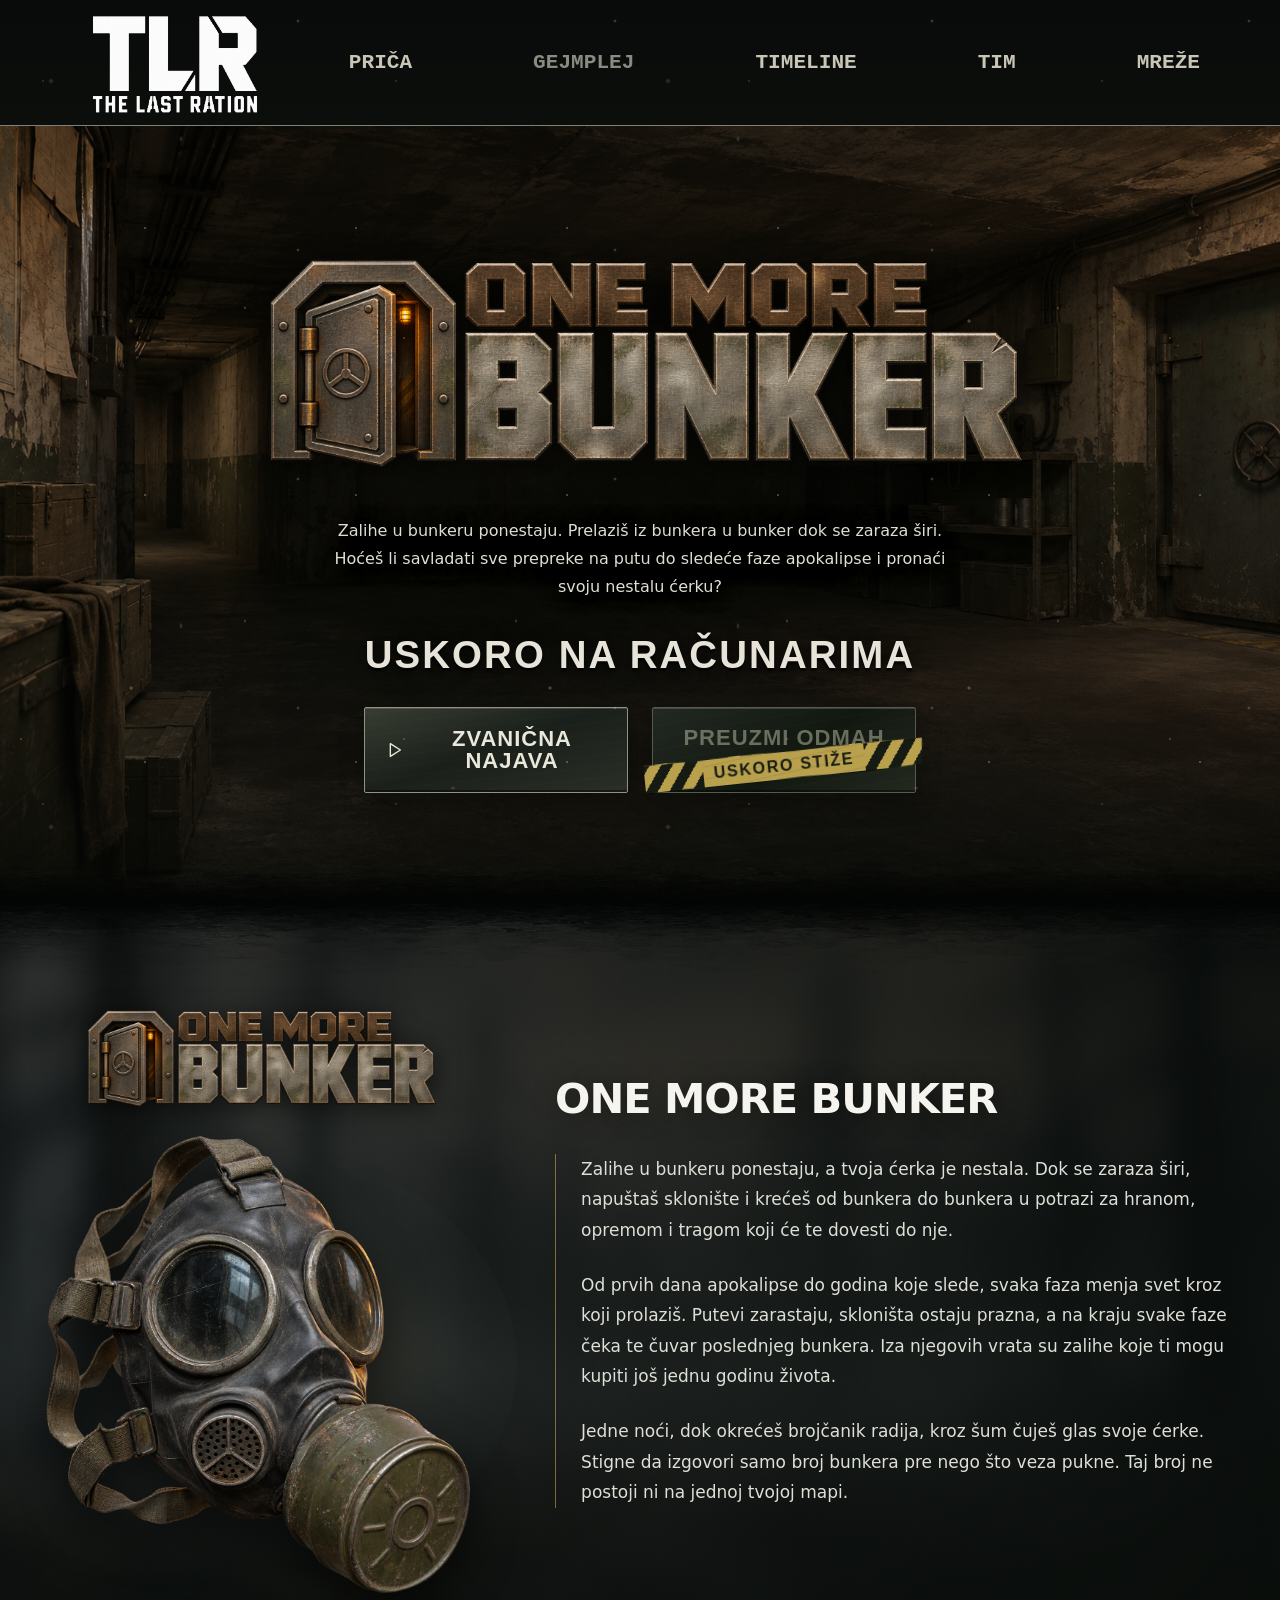
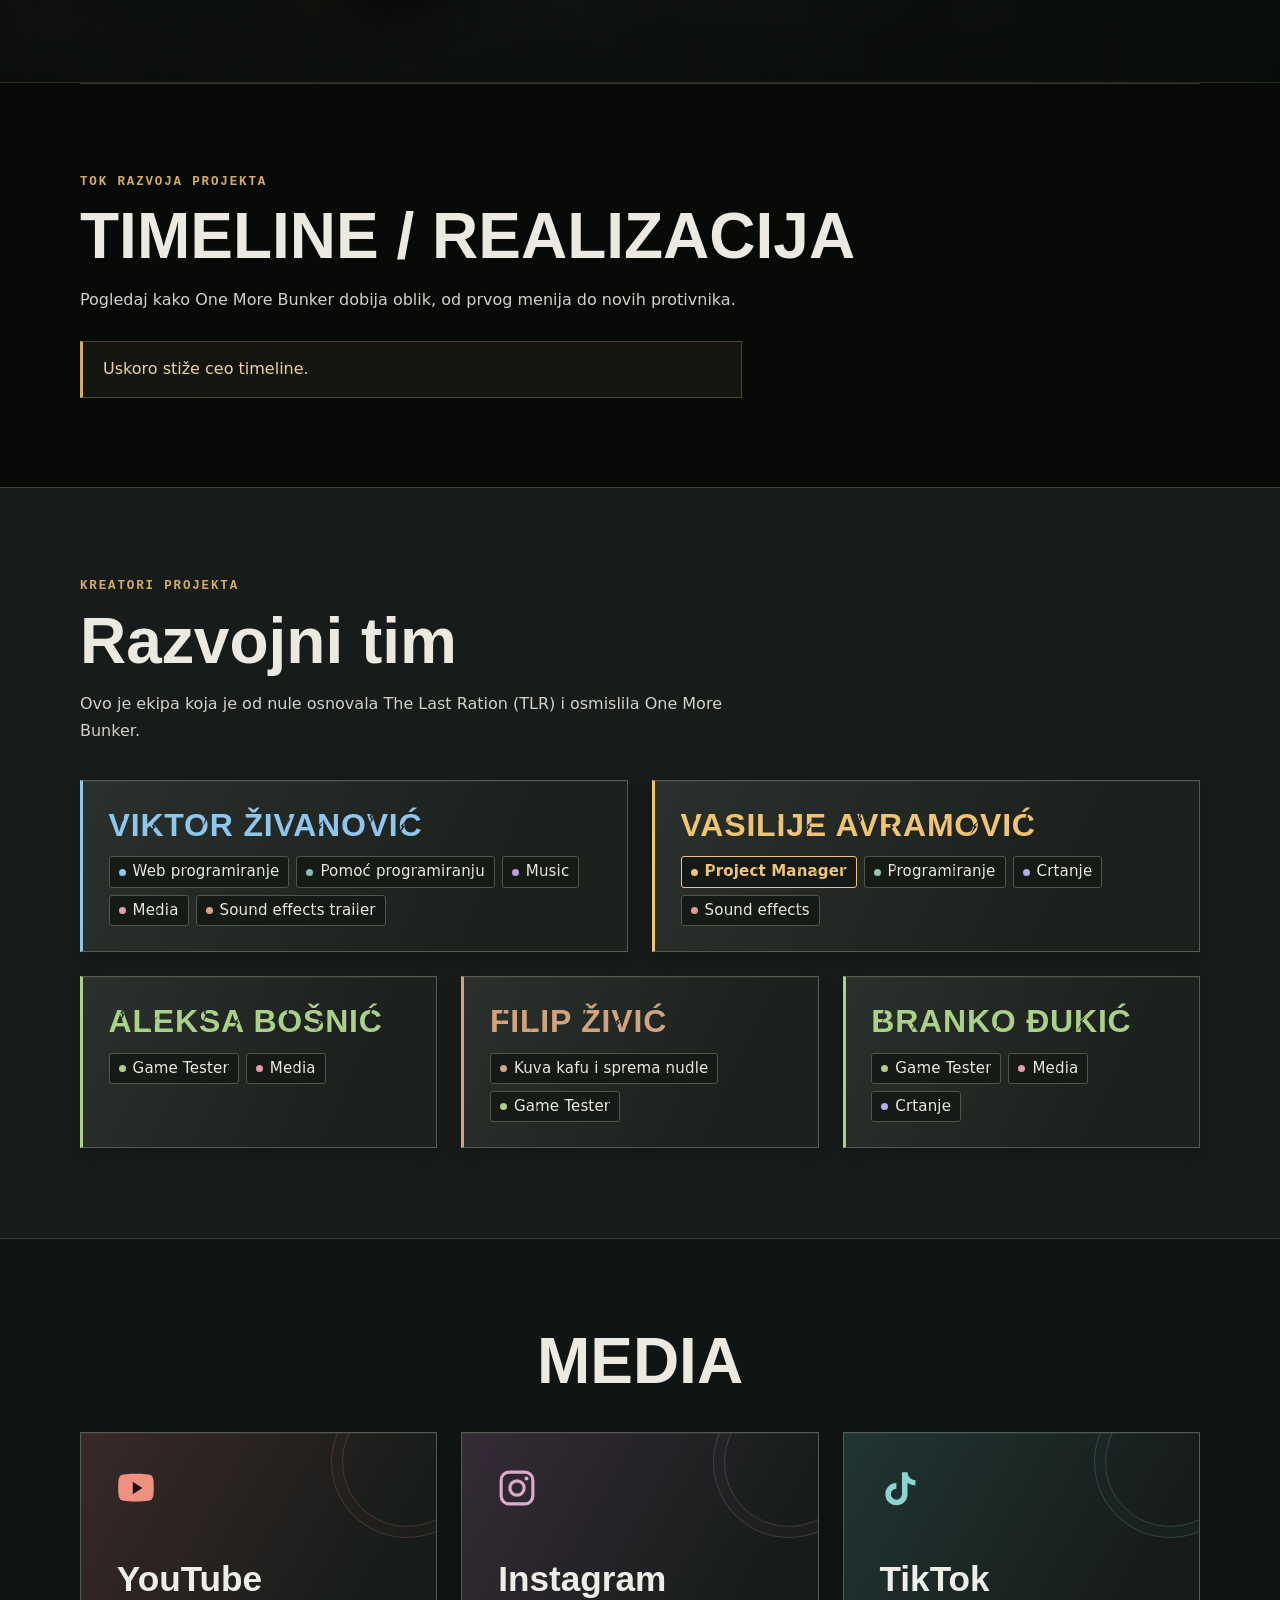
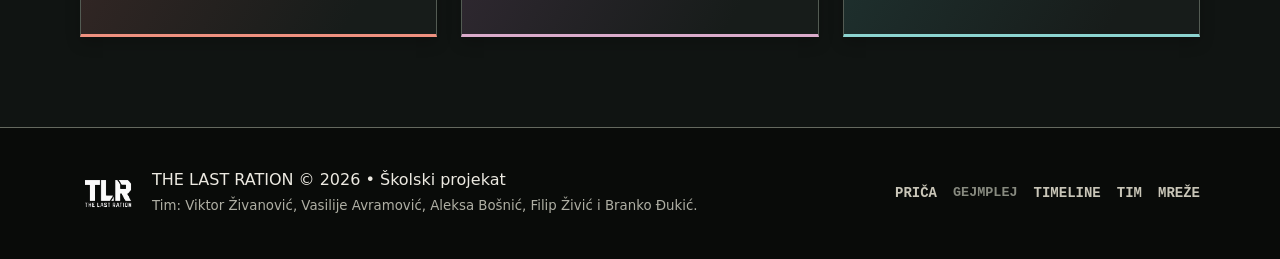
==== igrica/index.html @ 1780ee2a "dadfadfad" ====
<!DOCTYPE html>
<html lang="sr-Latn">
<head>
  <meta charset="UTF-8">
  <meta name="viewport" content="width=device-width, initial-scale=1.0">
  <title>One More Bunker — Zvanični sajt</title>
  <meta name="description" content="Zalihe u bunkeru ponestaju. Prelaziš iz bunkera u bunker dok se zaraza širi. Hoćeš li savladati sve prepreke na putu do sledeće faze apokalipse i pronaći svoju nestalu ćerku?">
  <link rel="stylesheet" href="style.css?v=20261127-15">
  <script src="intro.js?v=20261127-8" defer></script>
  <script src="game.js?v=20261127-4" defer></script>
</head>
<body class="game-page">
  <div class="tlr-intro" aria-hidden="true" hidden>
    <div class="tlr-intro-stage">
      <div class="tlr-bunker">
        <div class="tlr-emergency-light"></div>
        <div class="tlr-haze"></div>
        <div class="tlr-dust"></div>
      </div>
      <div class="tlr-vault">
        <div class="tlr-vault-recess"></div>
        <div class="tlr-vault-opening">
          <div class="tlr-vault-door tlr-vault-door-left"></div>
          <div class="tlr-vault-door tlr-vault-door-right"></div>
        </div>
        <div class="tlr-vault-frame"></div>
        <div class="tlr-vault-lamp"></div>
      </div>
      <div class="tlr-intro-titles">
        <img class="tlr-intro-logo" src="assets/one-more-bunker.png" alt="" width="2172" height="724" decoding="async" fetchpriority="high">
        <div class="tlr-studio-reveal">
          <div class="tlr-studio-logo">
            <img class="tlr-studio-source" src="assets/tlr-logo.png" alt="" width="1254" height="1254" decoding="async" hidden>
          </div>
          <svg class="tlr-studio-cut" viewBox="0 0 400 216" fill="none" preserveAspectRatio="none" focusable="false">
            <path class="tlr-cut-trail" pathLength="1" d="M -10 166.8 58 149.1 59 148.2 137 128.4 138 129 231 103.6 232 103.9 327 79 410 57.7"/>
            <path class="tlr-cut-core" pathLength="1" d="M -10 166.8 58 149.1 59 148.2 137 128.4 138 129 231 103.6 232 103.9 327 79 410 57.7"/>
          </svg>
          <span class="tlr-cut-tip"></span>
          <span class="tlr-cut-sparks"></span>
        </div>
      </div>
    </div>
  </div>
  <div class="game-backdrop" aria-hidden="true"></div>
  <div class="game-dust" aria-hidden="true"><span class="game-dust-specks"></span></div>
  <main id="game-page">
    <header class="game-header">
      <img class="studio-logo" src="assets/tlr-logo.png" alt="Logotip TLR studija" width="1254" height="1254">
      <nav class="game-nav" aria-label="Glavna navigacija">
        <a href="#prica">PRIČA</a>
        <span aria-disabled="true">GEJMPLEJ</span>
        <a href="#timeline">TIMELINE</a>
        <a href="#tim">TIM</a>
        <a href="#mreze">MREŽE</a>
      </nav>
    </header>
    <section class="game-hero" aria-labelledby="game-title">
      <img class="game-hero-image" src="assets/bunker.png" alt="" width="1672" height="941" fetchpriority="high">
      <div class="game-hero-content">
        <h1 id="game-title">
          <img class="game-logo" src="assets/one-more-bunker.png" alt="One More Bunker" width="2172" height="724">
        </h1>
        <p class="game-description">Zalihe u bunkeru ponestaju. Prelaziš iz bunkera u bunker dok se zaraza širi. Hoćeš li savladati sve prepreke na putu do sledeće faze apokalipse i pronaći svoju nestalu ćerku?</p>
        <h2 class="game-release">USKORO NA RAČUNARIMA</h2>
        <div class="game-actions">
          <a class="game-button trailer-button" id="official-trailer" role="link" aria-disabled="true" target="_blank" rel="noopener noreferrer" title="YouTube link za najavu još nije dodat.">
            <svg aria-hidden="true" viewBox="0 0 24 24" fill="none"><path d="m8 5 11 7-11 7Z" stroke="currentColor" stroke-width="1.5" stroke-linejoin="round"/></svg>
            <span>ZVANIČNA NAJAVA</span>
          </a>
          <button class="game-button download-button" type="button" disabled aria-label="PREUZMI ODMAH — USKORO STIŽE">
            <span class="download-label">PREUZMI ODMAH</span>
            <span class="coming-soon-tape" aria-hidden="true"><span>USKORO STIŽE</span></span>
          </button>
        </div>
      </div>
    </section>
    <div class="game-scene-transition" aria-hidden="true">
      <span class="game-scene-edge"></span>
      <span class="game-scene-edge"></span>
    </div>
    <section class="game-story" id="prica" aria-labelledby="game-story-title">
      <div class="game-story-inner">
        <figure class="game-story-art">
          <img class="game-story-logo" src="assets/one-more-bunker.png" alt="One More Bunker" width="2172" height="724" loading="lazy">
          <div class="game-story-mask-stage">
            <img class="game-story-mask" src="assets/gas-mask-realistic.png" alt="Pohabana vojna gas maska sa zatamnjenim staklima i metalnim filterom" width="1254" height="1254" loading="lazy" decoding="async">
          </div>
        </figure>
        <div class="game-story-copy">
          <h2 id="game-story-title">ONE MORE BUNKER</h2>
          <div class="game-story-text">
            <p>Zalihe u bunkeru ponestaju, a tvoja ćerka je nestala. Dok se zaraza širi, napuštaš sklonište i krećeš od bunkera do bunkera u potrazi za hranom, opremom i tragom koji će te dovesti do nje.</p>
            <p>Od prvih dana apokalipse do godina koje slede, svaka faza menja svet kroz koji prolaziš. Putevi zarastaju, skloništa ostaju prazna, a na kraju svake faze čeka te čuvar poslednjeg bunkera. Iza njegovih vrata su zalihe koje ti mogu kupiti još jednu godinu života.</p>
            <p>Jedne noći, dok okrećeš brojčanik radija, kroz šum čuješ glas svoje ćerke. Stigne da izgovori samo broj bunkera pre nego što veza pukne. Taj broj ne postoji ni na jednoj tvojoj mapi.</p>
          </div>
        </div>
      </div>
    </section>
    <section class="project-section" id="timeline" aria-labelledby="timeline-title">
      <p class="section-label">TOK RAZVOJA PROJEKTA</p>
      <h2 id="timeline-title">TIMELINE / REALIZACIJA</h2>
      <p>Pogledaj kako One More Bunker dobija oblik, od prvog menija do novih protivnika.</p>
      <p class="timeline-notice">Uskoro stiže ceo timeline.</p>
    </section>
    <section class="project-section" id="tim" aria-labelledby="team-title">
      <p class="section-label">KREATORI PROJEKTA</p>
      <h2 id="team-title">Razvojni tim</h2>
      <p>Ovo je ekipa koja je od nule osnovala The Last Ration (TLR) i osmislila One More Bunker.</p>
      <div class="team-grid">
        <article class="team-member role-1">
          <h3>Viktor Živanović</h3>
          <ul><li class="role-1"><span>Web programiranje</span></li><li class="role-2"><span>Pomoć programiranju</span></li><li class="role-3"><span>Music</span></li><li class="role-4"><span>Media</span></li><li class="role-5"><span>Sound effects trailer</span></li></ul>
        </article>
        <article class="team-member role-6">
          <h3>Vasilije Avramović</h3>
          <ul><li class="role-6"><span>Project Manager</span></li><li class="role-7"><span>Programiranje</span></li><li class="role-8"><span>Crtanje</span></li><li class="role-9"><span>Sound effects</span></li></ul>
        </article>
        <article class="team-member role-10">
          <h3>Aleksa Bošnić</h3>
          <ul><li class="role-10"><span>Game Tester</span></li><li class="role-4"><span>Media</span></li></ul>
        </article>
        <article class="team-member role-11">
          <h3>Filip Živić</h3>
          <ul><li class="role-11"><span>Kuva kafu i sprema nudle</span></li><li class="role-10"><span>Game Tester</span></li></ul>
        </article>
        <article class="team-member role-10">
          <h3>Branko Đukić</h3>
          <ul><li class="role-10"><span>Game Tester</span></li><li class="role-4"><span>Media</span></li><li class="role-8"><span>Crtanje</span></li></ul>
        </article>
      </div>
    </section>
    <section class="project-section" id="mreze" aria-labelledby="media-title">
      <h2 id="media-title">MEDIA</h2>
      <div class="media-grid">
        <a class="media-card" data-network="youtube" role="link" aria-disabled="true" target="_blank" rel="noopener noreferrer">
          <svg viewBox="0 0 24 24" aria-hidden="true"><path fill="currentColor" d="M23 7s-.3-2-1.2-2.9C20.6 3 12 3 12 3S3.4 3 2.2 4.1C1.3 5 1 7 1 7s-.5 4.7 0 9.4c.2 1.3.6 2.4 1.4 3C3.6 20.5 12 20.5 12 20.5s8.4 0 9.6-1.1c.8-.6 1.2-1.7 1.4-3 .5-4.7 0-9.4 0-9.4Z"/><path fill="#151615" d="m10 8 6 4-6 4z"/></svg>YouTube
        </a>
        <a class="media-card" data-network="instagram" role="link" aria-disabled="true" target="_blank" rel="noopener noreferrer">
          <svg viewBox="0 0 24 24" aria-hidden="true"><g stroke="currentColor" stroke-width="2" fill="none"><rect x="2" y="2" width="20" height="20" rx="5"/><circle cx="12" cy="12" r="4.5"/></g><circle cx="18" cy="6" r="1.3" fill="currentColor"/></svg>Instagram
        </a>
        <a class="media-card" data-network="tiktok" role="link" aria-disabled="true" target="_blank" rel="noopener noreferrer">
          <svg viewBox="0 0 24 24" aria-hidden="true"><path fill="currentColor" d="M15 2h3c.3 3 2.1 4.8 5 5v3.4a9 9 0 0 1-5-1.7v7.2a7 7 0 1 1-7-7v3.5a3.5 3.5 0 1 0 3.5 3.5V2z"/></svg>TikTok
        </a>
      </div>
    </section>
    <footer class="game-footer">
      <div class="footer-brand">
        <img class="studio-logo" src="assets/tlr-logo.png" alt="TLR" width="56" height="56">
        <div>THE LAST RATION © 2026 • Školski projekat
          <small>Tim: Viktor Živanović, Vasilije Avramović, Aleksa Bošnić, Filip Živić i Branko Đukić.</small>
        </div>
      </div>
      <nav class="game-nav" aria-label="Navigacija u podnožju">
        <a href="#prica">PRIČA</a>
        <span aria-disabled="true">GEJMPLEJ</span>
        <a href="#timeline">TIMELINE</a>
        <a href="#tim">TIM</a>
        <a href="#mreze">MREŽE</a>
      </nav>
    </footer>
  </main>
</body>
</html>
---- igrica/style.css ----
﻿:root {
  color-scheme: dark;
  --game-header-height: 124px;
  --game-amber: #d5ac65;
  --game-type: Impact, Haettenschweiler, 'Arial Narrow Bold', 'Arial Narrow', sans-serif;
  font-family: 'Segoe UI', system-ui, sans-serif;
  background: #080a08;
  color: #ece9e1;
}

* { box-sizing: border-box; }
body { min-height: 100vh; min-height: 100svh; margin: 0; overflow-x: clip; isolation: isolate; }
button, a { -webkit-tap-highlight-color: transparent; }
button { font: inherit; }
a { color: inherit; }

.game-backdrop {
  position: fixed;
  z-index: 0;
  inset: 0;
  background: linear-gradient(#06080659, #0608068c), url('assets/bunker.png') center / cover no-repeat;
  pointer-events: none;
}

.game-page .game-dust {
  position: fixed;
  z-index: 2;
  inset: 0;
  overflow: hidden;
  pointer-events: none;
}

/* Three depths of ash, each with its own wind direction and speed. */
.game-dust::before,
.game-dust::after,
.game-dust-specks {
  position: absolute;
  inset: -100px;
  background-repeat: repeat;
  pointer-events: none;
  content: '';
}

.game-dust::before {
  background-image:
    radial-gradient(circle at 34px 61px, #d9d4bc99 0 .8px, transparent 1.6px),
    radial-gradient(circle at 81px 121px, #b6c1b580 0 1px, transparent 1.8px),
    radial-gradient(circle at 121px 37px, #dbb68580 0 .7px, transparent 1.5px);
  background-size: 211px 267px, 317px 229px, 383px 401px;
  opacity: .5;
  animation: game-dust-far 48s ease-in-out infinite alternate;
}

.game-dust-specks {
  background-image:
    radial-gradient(ellipse 1.3px 2px at 74px 95px, #d6cfb7b3, transparent),
    radial-gradient(ellipse 1.8px 1px at 143px 181px, #b5bca8b3, transparent),
    radial-gradient(circle at 231px 54px, #d4b28199 0 1px, transparent 2.2px);
  background-size: 271px 313px, 353px 241px, 419px 367px;
  opacity: .55;
  animation: game-dust-middle 31s ease-in-out infinite alternate;
}

.game-dust::after {
  background-image:
    radial-gradient(ellipse 3px 2px at 90px 70px, #dacbab99, transparent),
    radial-gradient(ellipse 2px 3.5px at 281px 239px, #c7ccba99, transparent),
    radial-gradient(circle at 151px 181px, #d2ac7470 0 1.2px, transparent 3px);
  background-size: 463px 409px, 557px 487px, 617px 373px;
  opacity: .4;
  filter: blur(.35px);
  animation: game-dust-near 39s ease-in-out infinite alternate;
}

#game-page { position: relative; z-index: 1; }

.game-header {
  display: flex;
  align-items: center;
  justify-content: space-between;
  --nav-gap: clamp(24px, 5vw, 80px);
  --header-inset: max(5vw, calc((100vw - 1120px) / 2));
  gap: var(--nav-gap);
  min-height: var(--game-header-height);
  padding: 7px var(--header-inset);
  border-bottom: 1px solid #7d817a;
  background: linear-gradient(180deg, #080b09, #0b0e0b);
  box-shadow: 0 1px 0 #000c, 0 10px 30px #0003;
}

.studio-logo {
  display: block;
  width: 110px;
  height: 110px;
  object-fit: contain;
  mask: url('assets/tlr-logo.png') center / contain no-repeat;
  mask-mode: luminance;
}

/* Crop the empty bands in the square logo artwork to fill the header. */
.game-header .studio-logo {
  width: clamp(150px, 16vw, 210px);
  transform: translateX(calc((var(--nav-gap) - var(--header-inset)) / 2)) scale(.97);
  height: auto;
  aspect-ratio: 1.85;
  object-fit: cover;
  mask-size: cover;
}
.game-header .game-nav {
  flex: 1;
  justify-content: space-between;
  gap: 6px 12px;
  font-size: clamp(1rem, 1.65vw, 1.55rem);
}

.game-hero {
  grid-template-columns: minmax(0, 1fr);
  position: relative;
  display: grid;
  min-height: calc(100vh - var(--game-header-height));
  min-height: calc(100svh - var(--game-header-height));
  padding: 48px 24px 64px;
  place-items: center;
  isolation: isolate;
}

.game-hero-image {
  position: absolute;
  z-index: -2;
  inset: 0;
  width: 100%;
  height: 100%;
  object-fit: cover;
  object-position: center;
}

.game-hero::before {
  position: absolute;
  z-index: -1;
  inset: 0;
  background:
    linear-gradient(180deg, #090b083d, transparent 24%, #05070424 60%, #080b08a8),
    radial-gradient(ellipse at 50% 53%, #03050366, #0405030a 80%);
  content: '';
  pointer-events: none;
}

.game-hero-content {
  display: flex;
  width: min(100%, 960px);
  flex-direction: column;
  align-items: center;
  gap: 28px;
  text-align: center;
}

.game-hero h1 { width: min(100%, 800px); margin: 0 0 4px; line-height: 0; }
.game-logo { display: block; width: 100%; height: auto; filter: drop-shadow(0 6px 14px #0009); }

.game-description {
  max-width: 650px;
  margin: 0;
  color: #e1ded4;
  font-size: clamp(1rem, 1.2vw, 1.125rem);
  line-height: 1.75;
  text-wrap: pretty;
  text-shadow: 0 2px 8px #000, 0 0 24px #000;
}

.game-release {
  margin: 4px 0 0;
  color: #e7e3d8;
  font-family: var(--game-type);
  font-size: clamp(1.8rem, 3vw, 2.8rem);
  font-weight: 900;
  line-height: 1.15;
  letter-spacing: .055em;
  text-shadow: 0 3px 1px #0009, 0 0 24px #000;
}

.game-actions { display: flex; justify-content: center; gap: 24px; width: 100%; margin-top: 2px; }

.game-button {
  position: relative;
  display: inline-flex;
  width: 264px;
  min-height: 78px;
  align-items: center;
  justify-content: center;
  gap: 10px;
  padding: 20px 18px;
  border: 1px solid #8f9284;
  border-radius: 2px;
  background:
    repeating-linear-gradient(174deg, transparent 0 5px, #c3c6b005 6px, transparent 7px 11px),
    linear-gradient(160deg, #3b4035ed, #1a201bef 48%, #2b3028f2);
  color: #eae8db;
  box-shadow: inset 0 1px 0 #d1d5bd33, inset 0 -2px 0 #0007, 0 8px 24px #0005;
  font-family: var(--game-type);
  font-size: 1.375rem;
  font-weight: 800;
  line-height: 1;
  letter-spacing: .045em;
  text-decoration: none;
}

.trailer-button { cursor: pointer; transition: border-color .25s, box-shadow .25s, color .25s, transform .25s; }
.trailer-button svg { width: 22px; height: 22px; flex: 0 0 auto; }
.trailer-button:hover {
  transform: translateY(-2px);
  border-color: var(--game-amber);
  color: #f6e4c4;
  box-shadow: inset 0 1px 0 #f6d39733, 0 0 24px #c9983d26, 0 8px 24px #0006;
}
.trailer-button[aria-disabled='true'] { cursor: default; }
.trailer-button[aria-disabled='true']:hover { transform: none; }

.game-button:focus-visible,
.game-footer a:focus-visible { outline: 2px solid var(--game-amber); outline-offset: 6px; }

.download-button {
  overflow: visible;
  border-color: #555b4f;
  background:
    repeating-linear-gradient(170deg, transparent 0 5px, #d2d4bd05 6px, transparent 7px 12px),
    linear-gradient(145deg, #232a23f2, #111810f5 55%, #242a20f2);
  cursor: not-allowed;
  opacity: 1;
}
.download-label { color: #a1a58f; opacity: .6; transform: translateY(-12px); }

.coming-soon-tape {
  position: absolute;
  top: 51%;
  right: -9px;
  left: -9px;
  display: flex;
  min-height: 29px;
  justify-content: center;
  border-top: 1px solid #c6aa5b8c;
  border-bottom: 1px solid #080d09;
  background: repeating-linear-gradient(-55deg, #151a12 0 10px, #b9a04d 10px 20px);
  box-shadow: 0 3px 6px #0008;
  clip-path: polygon(0 3%, 8% 0, 18% 5%, 34% 0, 54% 4%, 75% 0, 100% 4%, 99% 92%, 80% 100%, 56% 94%, 31% 100%, 12% 95%, 0 100%);
  transform: rotate(-6deg);
}

.coming-soon-tape span {
  min-width: 155px;
  padding: 6px 10px 5px;
  background:
    repeating-linear-gradient(173deg, transparent 0 6px, #161c121c 7px, transparent 8px 12px),
    #b9a04d;
  color: #171d13;
  font-size: 1rem;
  font-weight: 900;
  letter-spacing: .11em;
}

/* Two frayed edges overlap the scene boundary instead of a straight divider. */
.game-scene-transition {
  --scene-edge-height: clamp(104px, 12vw, 176px);
  position: relative;
  z-index: 1;
  height: var(--scene-edge-height);
  margin-top: calc(var(--scene-edge-height) * -.5);
  margin-bottom: calc(var(--scene-edge-height) * -.5);
  pointer-events: none;
}

.game-scene-edge {
  position: absolute;
  top: 0;
  left: 0;
  width: 100%;
  height: calc(50% + 1px);
  background: #030504;
  -webkit-mask: url('assets/scene-edge.svg') center / 100% 100% no-repeat;
  mask: url('assets/scene-edge.svg') center / 100% 100% no-repeat;
}

.game-scene-edge:last-child {
  top: auto;
  bottom: 0;
  transform: rotate(180deg);
}

.game-story {
  position: relative;
  overflow: hidden;
  isolation: isolate;
  padding: clamp(72px, 7vw, 112px) 36px;
  border-bottom: 1px solid #b8ac8a24;
  background: #101512;
}

.game-story::before,
.game-story::after {
  position: absolute;
  z-index: -1;
  inset: 0;
  pointer-events: none;
  content: '';
}

.game-story::before { background: url('assets/story-background.png') center / cover no-repeat; }
.game-story::after {
  background:
    linear-gradient(90deg, #070b0b54, #080c0a9c 48%, #080c0ae0),
    linear-gradient(180deg, #05080745, transparent 25% 70%, #05080780);
}

.game-story-inner {
  display: grid;
  width: min(100%, 1200px);
  grid-template-columns: minmax(0, .8fr) minmax(0, 1.25fr);
  align-items: center;
  gap: clamp(40px, 6vw, 88px);
  margin: 0 auto;
}

.game-story-art {
  display: flex;
  min-width: 0;
  flex-direction: column;
  align-items: center;
  gap: 18px;
  margin: 0;
}

.game-story-logo {
  display: block;
  width: min(100%, 370px);
  height: auto;
  filter: drop-shadow(0 4px 12px #0009);
}

.game-story-mask-stage { position: relative; width: min(112%, 460px); isolation: isolate; }
.game-story-mask-stage::before {
  position: absolute;
  z-index: -1;
  inset: 4% -6%;
  border-radius: 50%;
  background: radial-gradient(ellipse at 55% 48%, #d6ab6a24, #a8bfb80a 45%, transparent 68%);
  content: '';
}

.game-story-mask {
  display: block;
  width: 100%;
  height: auto;
  object-fit: contain;
  filter: drop-shadow(0 20px 22px #0009);
}

.game-story-copy { min-width: 0; }
.game-story-copy h2 {
  margin: 0 0 32px;
  color: #f6f4ee;
  font-family: 'Segoe UI', system-ui, sans-serif;
  font-size: clamp(2rem, 3.25vw, 3.1rem);
  font-weight: 850;
  line-height: 1.1;
  letter-spacing: -.025em;
  text-shadow: 0 3px 24px #0006;
}

.game-story-text {
  padding-left: 25px;
  border-left: 1px solid #d5ac658c;
  color: #dedfd7;
  font-size: 1.0625rem;
  line-height: 1.8;
  text-wrap: pretty;
}
.game-story-text p { margin: 0 0 24px; }
.game-story-text p:last-child { margin-bottom: 0; }

.game-footer { display: grid; min-height: 132px; padding: 40px 24px; place-items: center; }
.game-footer a { color: #b9b5a9; font-size: .875rem; text-decoration-color: #827554; text-underline-offset: 5px; }
.game-footer a:hover { color: var(--game-amber); }

@keyframes game-dust-far {
  from { transform: translate(-20px, 55px); }
  to { transform: translate(44px, -65px); }
}

@keyframes game-dust-middle {
  0% { transform: translate(-65px, 70px); }
  50% { transform: translate(12px, 5px); }
  100% { transform: translate(65px, -70px); }
}

@keyframes game-dust-near {
  from { transform: translate(70px, -70px); }
  to { transform: translate(-55px, 75px); }
}

@media (max-width: 860px) {
  .game-story { padding: 64px 28px 72px; }
  .game-story-inner { width: min(100%, 640px); grid-template-columns: 1fr; gap: 44px; }
  .game-story-art { gap: 12px; }
  .game-story-logo { width: min(85%, 330px); }
  .game-story-mask-stage { width: min(90%, 360px); }
  .game-story-copy h2 { font-size: clamp(2rem, 5vw, 2.8rem); }
}

@media (max-width: 600px) {
  :root { --game-header-height: 106px; }
  .game-header { flex-direction: column; align-items: flex-start; gap: 3px; padding: 8px 16px; }
  .game-header .studio-logo { width: 128px; transform: scale(.97); }
  .game-header .game-nav { width: 100%; gap: 2px 8px; }
  .studio-logo { width: 100px; height: 100px; }
  .game-hero { min-height: max(620px, calc(100svh - var(--game-header-height))); padding: 54px 24px 68px; }
  .game-hero-image { object-position: 63% center; }
  .game-hero-content { gap: 26px; }
  .game-hero h1 { width: 100%; margin-bottom: 4px; }
  .game-description { max-width: 440px; font-size: 1rem; line-height: 1.7; }
  .game-release { font-size: clamp(1.65rem, 6.6vw, 2.2rem); }
  .game-actions { gap: 18px; }
  .game-button { width: 238px; font-size: 1.25rem; }
  .game-story { padding: 56px 24px 64px; }
  .game-story-inner { gap: 34px; }
  .game-story-copy h2 { margin-bottom: 25px; font-size: clamp(1.8rem, 7vw, 2.4rem); }
  .game-story-text { padding-left: 18px; font-size: 1rem; }
}

@media (max-width: 480px) {
  .game-hero { min-height: calc(100svh - var(--game-header-height)); padding: 46px 22px 62px; }
  .game-actions { flex-direction: column; align-items: center; gap: 22px; }
  .game-button { width: min(100%, 278px); min-height: 76px; }
}

@media (prefers-reduced-motion: reduce) {
  .game-dust::before,
  .game-dust::after,
  .game-dust-specks { animation: none; }
  .trailer-button { transition: none; }
}

/* Cinematic bunker intro. Kept in the main stylesheet so it ships with the page. */
.tlr-intro {
  --tlr-duration: 8.2s;
  --tlr-frame: clamp(18px, 5vw, 84px);
  position: fixed;
  z-index: 1000;
  inset: 0;
  overflow: hidden;
  isolation: isolate;
  background: #050705;
}

.tlr-intro[hidden] { display: none; }
body.tlr-intro-active { overflow: hidden; }

.tlr-intro-stage,
.tlr-bunker,
.tlr-vault,
.tlr-vault-recess,
.tlr-vault-opening,
.tlr-vault-frame {
  position: absolute;
  inset: 0;
  pointer-events: none;
}

.tlr-intro-stage { background: #050705; }
.tlr-bunker {
  background: url('assets/bunker.png') center / cover no-repeat;
  transform: scale(1.12);
}
.tlr-bunker::after {
  position: absolute;
  inset: 0;
  content: '';
  background:
    radial-gradient(ellipse at 50% 42%, transparent 12%, #05070440 65%, #03050399),
    linear-gradient(180deg, #05070520, #02040266);
}

/* One continuous photograph, split at its real center seam. */
.tlr-vault { z-index: 2; }
.tlr-vault-opening {
  inset: var(--tlr-frame);
  overflow: hidden;
  box-shadow: 0 0 0 12px #070a08, 0 0 0 14px #5b605044;
}
.tlr-vault-recess {
  box-shadow: inset 0 0 85px 35px #000, inset 0 0 0 var(--tlr-frame) #080c09;
}
.tlr-vault-door {
  position: absolute;
  inset: -1px;
  background: url('assets/bunker-blast-doors.png') center / cover no-repeat;
  will-change: transform;
}
.tlr-vault-door-left { --direction: -1; clip-path: inset(0 50% 0 0); }
.tlr-vault-door-right { --direction: 1; clip-path: inset(0 0 0 50%); }
.tlr-vault-opening::before,
.tlr-vault-opening::after {
  content: '';
  position: absolute;
  z-index: 1;
  bottom: 0;
  width: clamp(90px, 24vw, 390px);
  height: 80%;
  opacity: 0;
  background:
    radial-gradient(ellipse at 18% 86%, #baa78988, transparent 36%),
    radial-gradient(ellipse at 39% 76%, #a398796e, transparent 28%),
    radial-gradient(ellipse at 11% 49%, #c2b49577, transparent 25%),
    radial-gradient(ellipse at 4% 27%, #ad9e864d, transparent 22%),
    radial-gradient(ellipse at 32% 98%, #81766199, transparent 47%);
  filter: blur(3px);
}
.tlr-vault-opening::before { left: 0; --mirror: 1; transform-origin: left bottom; }
.tlr-vault-opening::after { left: 100%; --mirror: -1; transform-origin: left bottom; }
.tlr-vault-door::after {
  position: absolute;
  inset: 0;
  content: '';
  background: linear-gradient(180deg, #05080508, transparent 45%, #02040260);
  box-shadow: inset 0 0 50px 12px #0009;
}
.tlr-vault-frame {
  border: var(--tlr-frame) solid #171b16;
  border-image: linear-gradient(125deg, #777867, #282d25 12%, #151a15 45%, #4a4d3d 76%, #111710) 1;
  box-shadow: inset 0 0 0 3px #88857055, inset 0 0 0 9px #080c09, inset 0 0 45px 24px #000c;
}
.tlr-vault-frame::before {
  position: absolute;
  inset: calc(-1 * var(--tlr-frame));
  content: '';
  background:
    radial-gradient(circle, #8f8b74 0 2px, #090d0a 3px 6px, transparent 7px) 0 0 / var(--tlr-frame) var(--tlr-frame);
  mask: linear-gradient(#000 0 0) content-box, linear-gradient(#000 0 0);
  mask-composite: exclude;
  padding: calc(var(--tlr-frame) * .76);
  opacity: .5;
}
.tlr-vault-frame::after {
  position: absolute;
  inset: calc(-1 * var(--tlr-frame));
  padding: var(--tlr-frame);
  content: '';
  background: url('assets/bunker-blast-doors.png') center / cover;
  mask: linear-gradient(#000 0 0) content-box, linear-gradient(#000 0 0);
  mask-composite: exclude;
  mix-blend-mode: luminosity;
  opacity: .3;
}
.tlr-vault-lamp {
  position: absolute;
  top: calc(var(--tlr-frame) * .36);
  left: 50%;
  width: clamp(65px, 10vw, 150px);
  height: 7px;
  transform: translateX(-50%);
  border: 2px solid #25271e;
  border-radius: 3px;
  background: #e9c38a;
  box-shadow: 0 0 12px #f0bc6a88, 0 12px 38px 12px #d4a46630;
}

.tlr-emergency-light,
.tlr-haze,
.tlr-dust {
  position: absolute;
  inset: -10%;
  pointer-events: none;
}
.tlr-emergency-light {
  background:
    radial-gradient(ellipse at 84% 35%, #e8a44320, transparent 45%),
    conic-gradient(from 155deg at 60% -10%, transparent, #eed5a512 9deg, transparent 24deg);
}
.tlr-haze {
  background:
    radial-gradient(ellipse at 24% 74%, #c0c3a22b, transparent 32%),
    radial-gradient(ellipse at 78% 52%, #c2a16d1c, transparent 30%);
  opacity: .5;
}
.tlr-dust {
  background:
    radial-gradient(circle at 34px 61px, #dfd4b580 0 .8px, transparent 1.8px) 0 0 / 193px 237px,
    radial-gradient(circle at 81px 121px, #acb9a366 0 1px, transparent 2px) 0 0 / 311px 283px;
  opacity: .45;
}

.tlr-intro::after {
  position: absolute;
  z-index: 10;
  inset: 0;
  content: '';
  pointer-events: none;
  background:
    linear-gradient(180deg, #020402 0 3%, transparent 3.1% 96.9%, #020402 97%),
    radial-gradient(ellipse at center, transparent 35%, #0003 70%, #0009);
}

.tlr-intro-titles {
  position: absolute;
  z-index: 3;
  inset: 0;
  display: flex;
  flex-direction: column;
  align-items: center;
  justify-content: center;
  gap: clamp(10px, 3svh, 30px);
  padding: 8svh 20px;
  pointer-events: none;
}
.tlr-intro-logo {
  display: block;
  width: min(82vw, 780px, 105svh);
  height: auto;
  opacity: 0;
  filter: drop-shadow(0 8px 24px #000c);
}
.tlr-studio-reveal {
  position: relative;
  width: min(52vw, 340px, 45svh);
  aspect-ratio: 1.85;
  opacity: 0;
  perspective: 800px;
}
/* Luminance removes the black pixels, including inside each letter. */
.tlr-studio-logo {
  position: absolute;
  inset: 0;
}
.tlr-studio-source[hidden] { display: none; }
.tlr-studio-fragment {
  position: absolute;
  inset: 0;
  transform-origin: center;
  filter: drop-shadow(0 1px 2px #0008);
  will-change: transform, opacity;
}
.tlr-studio-ink {
  position: absolute;
  inset: 0;
  display: block;
  background: linear-gradient(165deg, #fff 15%, #e7e9e7 54%, #fafbf9 75%, #d4d8d2);
  mask: url('assets/tlr-logo.png') center / 100% auto no-repeat;
  mask-mode: luminance;
  clip-path: var(--fragment-clip);
}
.tlr-studio-cut {
  position: absolute;
  z-index: 2;
  inset: 0;
  width: 100%;
  height: 100%;
  overflow: visible;
  opacity: 0;
}
.tlr-cut-core,
.tlr-cut-trail {
  stroke-dasharray: 1;
  stroke-dashoffset: 1;
  stroke-linecap: butt;
  vector-effect: non-scaling-stroke;
}
.tlr-cut-core { stroke: #fffdf3; stroke-width: .85; }
.tlr-cut-trail {
  stroke: #d3b98e;
  stroke-width: 2.4;
  filter: blur(1.1px);
  opacity: .55;
}
.tlr-cut-tip {
  position: absolute;
  z-index: 3;
  top: 76%;
  left: 0;
  width: 7px;
  height: 2px;
  border-radius: 50%;
  background: #fffdf5;
  box-shadow: 0 0 5px 1px #f4dbacaa, 0 0 12px #e5c49566;
  transform: rotate(-15deg);
  opacity: 0;
}
.tlr-cut-sparks { position: absolute; inset: 0; }
.tlr-cut-sparks i {
  position: absolute;
  top: var(--spark-y);
  left: var(--spark-x);
  width: 1px;
  height: 3px;
  background: #ead8b8;
  box-shadow: 0 0 3px #e4c99a66;
  opacity: 0;
}

.tlr-intro.is-playing { animation: tlr-intro-exit var(--tlr-duration) linear both; }
.is-playing .tlr-bunker { animation: tlr-bunker-arrival var(--tlr-duration) ease-out both; }
.is-playing .tlr-vault { animation: tlr-vault-depart var(--tlr-duration) linear both; }
.is-playing .tlr-vault-door { animation: tlr-door-release var(--tlr-duration) both; }
.is-playing .tlr-vault-opening::before,
.is-playing .tlr-vault-opening::after { animation: tlr-stop-dust var(--tlr-duration) both; }
.is-playing .tlr-intro-logo { animation: tlr-title-reveal var(--tlr-duration) both; }
.is-playing .tlr-studio-reveal { animation: tlr-studio-reveal var(--tlr-duration) both; }
.is-playing .tlr-studio-fragment { animation: tlr-letter-scatter var(--tlr-duration) linear both; }
.is-playing .tlr-studio-cut { animation: tlr-cut var(--tlr-duration) linear both; }
.is-playing .tlr-studio-cut path { animation: tlr-cut-draw var(--tlr-duration) linear both; }
.is-playing .tlr-cut-tip { animation: tlr-cut-tip var(--tlr-duration) linear both; }
.is-playing .tlr-cut-sparks i { animation: tlr-cut-sparks var(--tlr-duration) linear both; }
.is-playing .tlr-haze { animation: tlr-haze-drift var(--tlr-duration) ease-out both; }
.is-playing .tlr-dust { animation: tlr-dust-drift var(--tlr-duration) linear both; }

@keyframes tlr-door-release {
  0%, 3% { transform: translateX(0); }
  17%, 20% { transform: translateX(calc(var(--direction) * 6%)); }
  22% { transform: translateX(calc(var(--direction) * 4.5%)); }
  24% { transform: translateX(calc(var(--direction) * 6.6%)); }
  26%, 29% {
    transform: translateX(calc(var(--direction) * 5.5%));
    animation-timing-function: cubic-bezier(.68, .03, .92, .68);
  }
  35%, 100% { transform: translateX(calc(var(--direction) * 51%)); }
}
@keyframes tlr-stop-dust {
  0%, 35% { opacity: 0; transform: scaleX(var(--mirror)) scale(.28, .58); }
  36.5% { opacity: .95; transform: scaleX(var(--mirror)) scale(.77, .85); }
  41% { opacity: .7; transform: translateY(-2%) scaleX(var(--mirror)) scale(1, 1.03); }
  52%, 100% { opacity: 0; transform: translateY(-7%) scaleX(var(--mirror)) scale(1.24, 1.12); }
}
@keyframes tlr-vault-depart {
  0%, 35.56% { opacity: 1; transform: scale(1); }
  56.63%, 100% { opacity: 0; transform: scale(1.08); }
}
@keyframes tlr-title-reveal {
  0%, 35.56% { opacity: 0; transform: translateY(16px) scale(.96); }
  55.32%, 100% { opacity: 1; transform: translateY(0) scale(1); }
}
@keyframes tlr-studio-reveal {
  0%, 55.32% { opacity: 0; transform: translateY(12px); }
  68.49%, 100% { opacity: 1; transform: translateY(0); }
}
@keyframes tlr-cut {
  0%, 78.23% { opacity: 0; }
  78.37%, 80.34% { opacity: 1; }
  81.35% { opacity: .18; }
  82.36%, 100% { opacity: 0; }
}
@keyframes tlr-cut-draw {
  0%, 78.37% { stroke-dashoffset: 1; }
  80.34%, 100% { stroke-dashoffset: 0; }
}
@keyframes tlr-cut-tip {
  0%, 78.37% { left: -2.5%; top: 77.2%; opacity: 0; }
  78.5% { left: -2.5%; top: 77.2%; opacity: 1; }
  80.34% { left: 102.5%; top: 26.8%; opacity: 1; }
  80.54%, 100% { left: 102.5%; top: 26.8%; opacity: 0; }
}
@keyframes tlr-letter-scatter {
  0%, 80.34% {
    transform: translate(0, 0) rotate(0);
    animation-timing-function: cubic-bezier(.25, .12, .35, 1);
  }
  100% {
    transform: translate(var(--fly-x), var(--fly-y)) rotate(var(--spin));
  }
}

@media (hover: hover) and (pointer: fine) {
  .game-page { cursor: url('assets/bunker-cursor.svg') 2 2, auto; }
  .game-page a[href], .game-page button:enabled {
    cursor: url('assets/bunker-cursor-active.svg') 2 2, pointer;
  }
}
@keyframes tlr-cut-sparks {
  0%, 79.95% { opacity: 0; transform: translate(0, 0) rotate(var(--spark-turn)); }
  80.34% { opacity: .85; transform: translate(0, 0) rotate(var(--spark-turn)); animation-timing-function: ease-out; }
  83.87%, 100% { opacity: 0; transform: translate(var(--spark-dx), var(--spark-dy)) rotate(var(--spark-turn)) scale(.3); }
}
@keyframes tlr-haze-drift {
  from { transform: translate(-4%, 4%); opacity: .2; }
  to { transform: translate(4%, -3%); opacity: .65; }
}
@keyframes tlr-dust-drift {
  from { transform: translate(0, 3%); }
  to { transform: translate(-3%, -9%); }
}
@keyframes tlr-bunker-arrival {
  from { transform: scale(1.14); }
  to { transform: scale(1.02); }
}
@keyframes tlr-intro-exit {
  0%, 95.46% { opacity: 1; }
  100% { opacity: 0; }
}

@media (max-width: 480px) {
  .tlr-bunker { background-position: 61% center; }
  .tlr-intro::after {
    background: radial-gradient(ellipse at center, transparent 35%, #0004 80%, #0009);
  }
}
@media (prefers-reduced-motion: reduce) {
  .tlr-intro { display: none; }
  .tlr-intro, .tlr-intro * { animation: none !important; }
  body.tlr-intro-active { overflow: auto; }
}

.project-section {
  width: min(1120px, calc(100% - 2 * clamp(18px, 5vw, 64px)));
  margin-inline: auto;
  padding-block: clamp(48px, 7vw, 92px);
  border-top: 1px solid #79786c66;
  scroll-margin-top: 20px;
}
.project-section h2 { margin: 0; font: 700 clamp(2rem, 5vw, 4rem)/1.06 var(--game-type); }
.project-section > p { max-width: 65ch; line-height: 1.65; color: #d3d1c7; }
.project-section .section-label { margin: 0 0 12px; color: var(--game-amber); font: 700 .78rem/1.4 monospace; letter-spacing: .15em; }
.project-section .timeline-notice {
  margin: 28px 0 0;
  padding: 14px 20px;
  border: 1px solid #a889526b;
  border-left: 3px solid var(--game-amber);
  background: #171810e8;
  color: #e7d1a5;
}
#tim, #mreze {
  width: 100%;
  padding: clamp(54px, 7vw, 100px) max(clamp(18px, 5vw, 64px), calc((100% - 1120px) / 2));
  background: #171b19;
}
#mreze { background: #101412; }
#media-title { text-align: center; }
.team-grid, .media-grid { display: grid; gap: clamp(14px, 2vw, 24px); margin-top: 36px; }
.team-grid { grid-template-columns: repeat(6, minmax(0, 1fr)); }
.team-member, .media-card {
  position: relative;
  padding: clamp(20px, 2.8vw, 36px);
  background: linear-gradient(135deg, #303732, #1e2421 76%);
  border: 1px solid #535b53;
  box-shadow: inset 0 1px #ffffff0d, 0 6px 14px #0003;
}
.team-member {
  grid-column: span 2;
  padding: clamp(18px, 2vw, 28px);
  background: linear-gradient(115deg, #2a302b, #1c211e 72%);
  border-left: 3px solid var(--role);
}
.team-member:nth-child(-n+2) { grid-column: span 3; }
.team-member h3 {
  margin: 0 0 12px;
  color: var(--role);
  font: 600 clamp(1.65rem, 2.5vw, 2.25rem)/1.18 Bahnschrift, 'Segoe UI', sans-serif;
  letter-spacing: .025em;
  text-transform: uppercase;
  mask-image: url('assets/type-fissures.svg');
  mask-size: 2.6em 1.14em;
}
.team-member li span {
  mask-image: url('assets/type-fissures.svg'), linear-gradient(#0004, #0004);
  mask-size: 2.9em 1.4em, 100% 100%;
}
.team-member ul { display: flex; flex-wrap: wrap; gap: 7px; list-style: none; margin: 0; padding: 0; }
.team-member li { display: inline-flex; align-items: center; gap: 7px; padding: 4px 9px; border-radius: 3px; background: #161a17; border: 1px solid #50564c; font: 500 .94rem/1.4 'Segoe UI', system-ui, sans-serif; letter-spacing: .01em; }
.team-member li::before { content: ''; flex: none; width: 7px; height: 7px; border-radius: 50%; background: var(--role); }
.role-1 { --role: #8ec6ee; } /* Web programiranje */
.role-2 { --role: #86bfbc; } /* Pomoć programiranju */
.role-3 { --role: #be9ce0; } /* Music */
.role-4 { --role: #e49caf; } /* Media */
.role-5 { --role: #daa483; } /* Sound effects trailer */
.role-6 { --role: #efc475; } /* Project Manager */
.role-7 { --role: #94c6ad; } /* Programiranje */
.role-8 { --role: #b4adee; } /* Crtanje */
.role-9 { --role: #de9e8e; } /* Sound effects */
.role-10 { --role: #abd087; } /* Game Tester */
.role-11 { --role: #d2a47e; } /* Kuva kafu i sprema nudle */
.team-member li.role-6 { border-color: var(--role); font-weight: 600; color: var(--role); }
.media-grid { grid-template-columns: repeat(3, minmax(0, 1fr)); }
.media-card {
  display: flex; flex-direction: column; align-items: flex-start; justify-content: space-between;
  gap: 28px; min-height: clamp(150px, 16vw, 212px); overflow: hidden;
  background: linear-gradient(120deg, var(--channel-panel), #171c1a 80%);
  border-bottom: 3px solid var(--channel);
  color: #eeeee8; text-decoration: none;
  font: 650 clamp(1.45rem, 2.8vw, 2.2rem)/1.1 Bahnschrift, 'Arial Narrow', sans-serif;
}
.media-card[data-network=youtube] { --channel: #ef9180; --channel-panel: #392927; }
.media-card[data-network=instagram] { --channel: #daabcb; --channel-panel: #352b36; }
.media-card[data-network=tiktok] { --channel: #8cd4d0; --channel-panel: #203533; }
.media-card::before {
  content: ''; position: absolute; top: -36px; right: -36px; width: 128px; height: 128px;
  border: 1px solid var(--channel); border-radius: 50%; opacity: .2;
  box-shadow: 0 0 0 10px var(--channel-panel), 0 0 0 11px var(--channel);
}
.media-card svg { width: 38px; height: 38px; flex: none; color: var(--channel); }
.media-card[href]:is(:hover, :focus-visible) { border-color: var(--game-amber); color: var(--game-amber); }
.game-footer { display: flex; justify-content: space-between; align-items: center; flex-wrap: wrap; gap: 28px; padding: 32px max(5vw, calc((100% - 1120px)/2)); background: #090b09; border-top: 1px solid #65695f; }
.footer-brand { display: flex; align-items: center; gap: 16px; }
.footer-brand img { width: 56px; height: 56px; }
.footer-brand small { display: block; margin-top: 6px; color: #afafa4; line-height: 1.6; }
.game-nav { display: flex; flex-wrap: wrap; align-items: center; gap: 4px 16px; font: 700 .84rem/1.5 monospace; }
.game-nav a { color: #c9c6b8; text-decoration: none; padding-block: 6px; }
.game-nav a:is(:hover, :focus-visible) { color: var(--game-amber); }
.game-nav a:focus-visible { outline: 2px solid var(--game-amber); outline-offset: 3px; }
.game-nav span { color: #888b80; }
@media (max-width: 700px) {
  .game-actions { flex-wrap: wrap; }
  .team-grid { grid-template-columns: 1fr; }
  .team-member, .team-member:nth-child(-n+2) { grid-column: auto; }
  .media-grid { grid-template-columns: repeat(auto-fit, minmax(min(100%, 155px), 1fr)); }
  .game-footer { flex-direction: column; align-items: flex-start; }
}
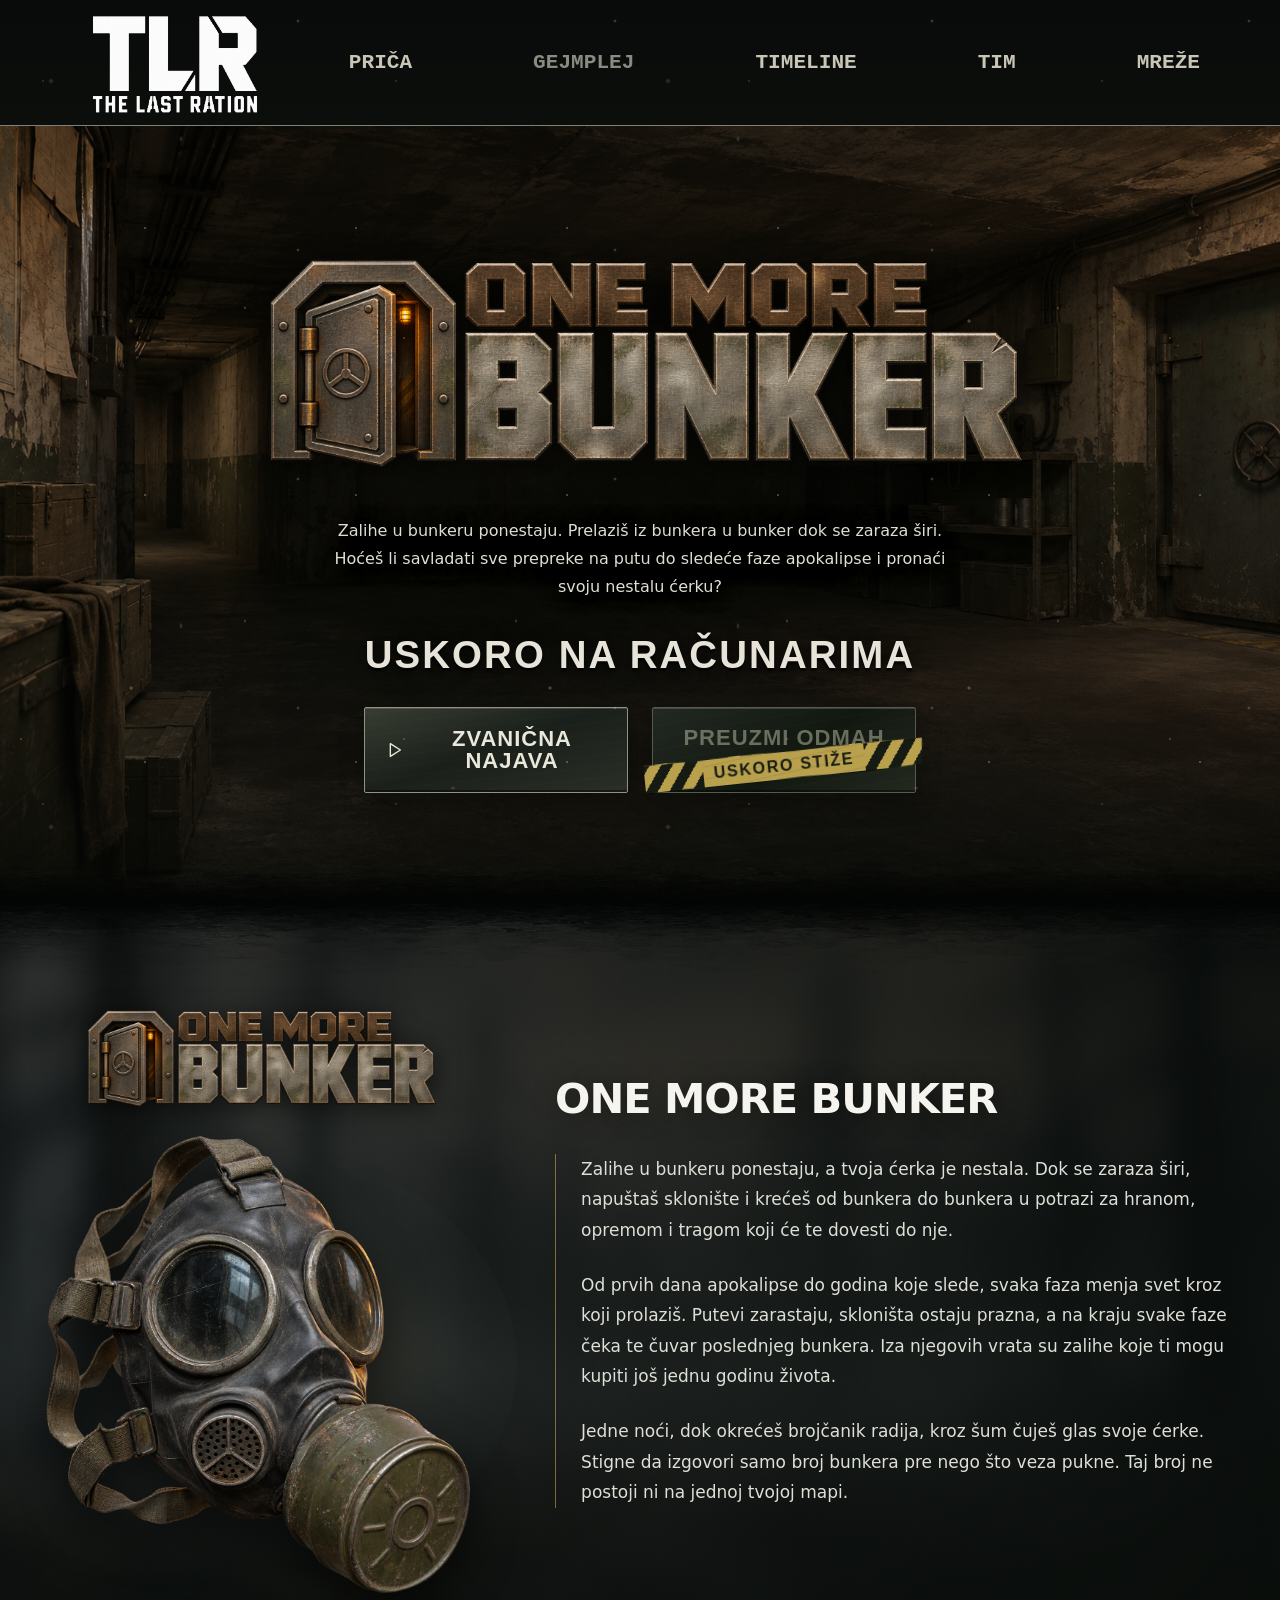
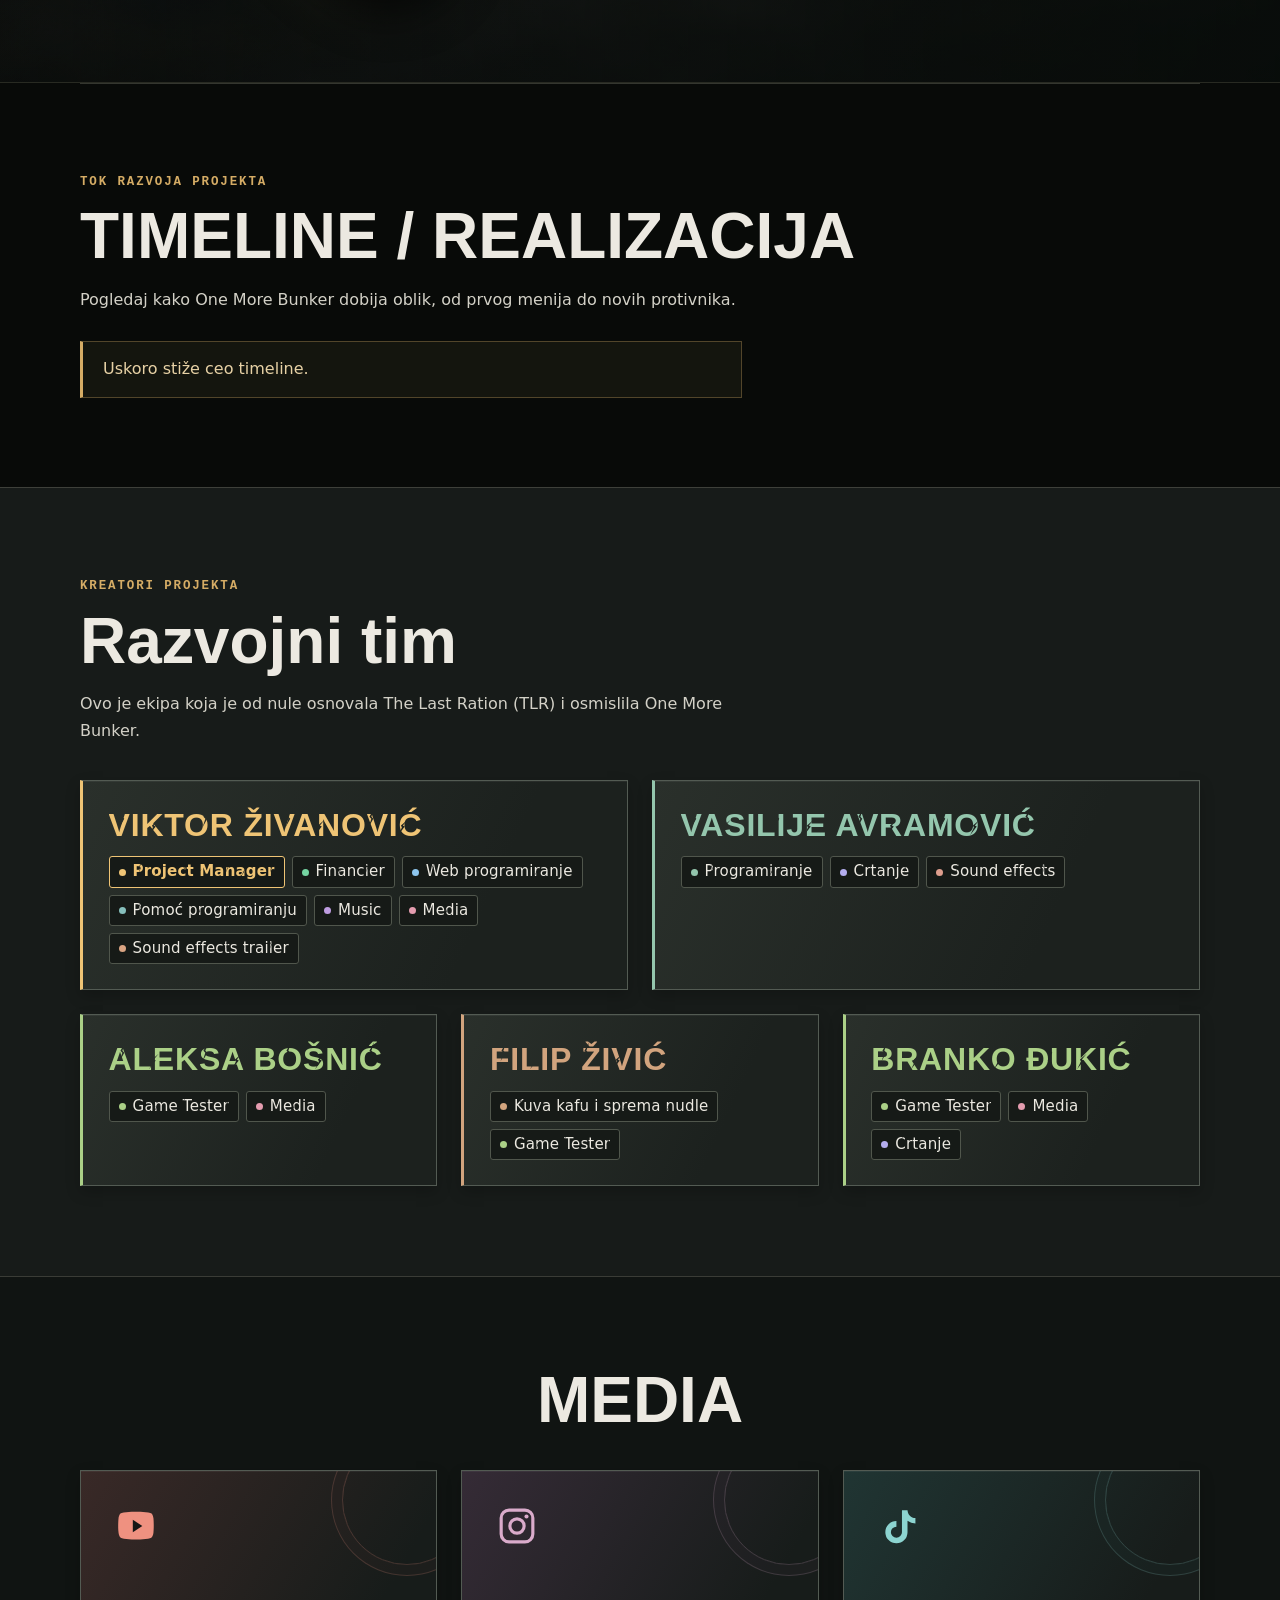
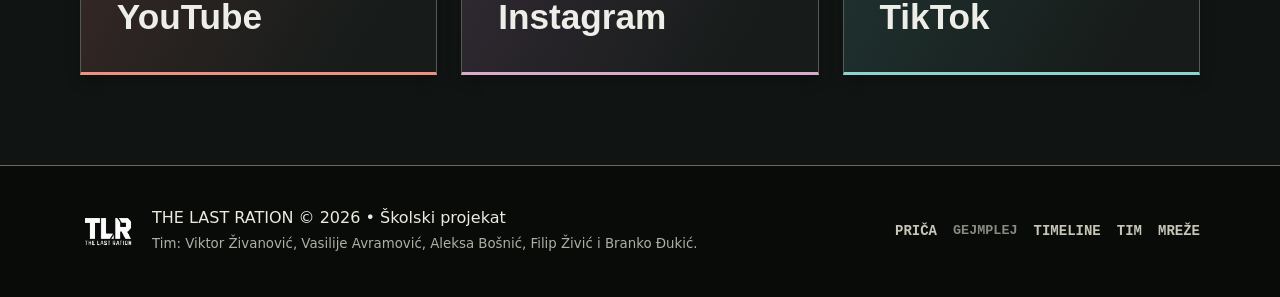
==== commit f870cdb4: "fgwer" ====
--- a/igrica/index.html
+++ b/igrica/index.html
@@ -5,7 +5,7 @@
   <meta name="viewport" content="width=device-width, initial-scale=1.0">
   <title>One More Bunker — Zvanični sajt</title>
   <meta name="description" content="Zalihe u bunkeru ponestaju. Prelaziš iz bunkera u bunker dok se zaraza širi. Hoćeš li savladati sve prepreke na putu do sledeće faze apokalipse i pronaći svoju nestalu ćerku?">
-  <link rel="stylesheet" href="style.css?v=20261127-15">
+  <link rel="stylesheet" href="style.css?v=20261127-16">
   <script src="intro.js?v=20261127-8" defer></script>
   <script src="game.js?v=20261127-4" defer></script>
 </head>
@@ -108,13 +108,21 @@
       <h2 id="team-title">Razvojni tim</h2>
       <p>Ovo je ekipa koja je od nule osnovala The Last Ration (TLR) i osmislila One More Bunker.</p>
       <div class="team-grid">
-        <article class="team-member role-1">
+        <article class="team-member role-6">
           <h3>Viktor Živanović</h3>
-          <ul><li class="role-1"><span>Web programiranje</span></li><li class="role-2"><span>Pomoć programiranju</span></li><li class="role-3"><span>Music</span></li><li class="role-4"><span>Media</span></li><li class="role-5"><span>Sound effects trailer</span></li></ul>
+          <ul>
+            <li class="role-6"><span>Project Manager</span></li>
+            <li class="role-12"><span>Financier</span></li>
+            <li class="role-1"><span>Web programiranje</span></li>
+            <li class="role-2"><span>Pomoć programiranju</span></li>
+            <li class="role-3"><span>Music</span></li>
+            <li class="role-4"><span>Media</span></li>
+            <li class="role-5"><span>Sound effects trailer</span></li>
+          </ul>
         </article>
-        <article class="team-member role-6">
+        <article class="team-member role-7">
           <h3>Vasilije Avramović</h3>
-          <ul><li class="role-6"><span>Project Manager</span></li><li class="role-7"><span>Programiranje</span></li><li class="role-8"><span>Crtanje</span></li><li class="role-9"><span>Sound effects</span></li></ul>
+          <ul><li class="role-7"><span>Programiranje</span></li><li class="role-8"><span>Crtanje</span></li><li class="role-9"><span>Sound effects</span></li></ul>
         </article>
         <article class="team-member role-10">
           <h3>Aleksa Bošnić</h3>
--- a/igrica/style.css
+++ b/igrica/style.css
@@ -873,6 +873,7 @@
 .role-9 { --role: #de9e8e; } /* Sound effects */
 .role-10 { --role: #abd087; } /* Game Tester */
 .role-11 { --role: #d2a47e; } /* Kuva kafu i sprema nudle */
+.role-12 { --role: #75d5a2; } /* Financier */
 .team-member li.role-6 { border-color: var(--role); font-weight: 600; color: var(--role); }
 .media-grid { grid-template-columns: repeat(3, minmax(0, 1fr)); }
 .media-card {
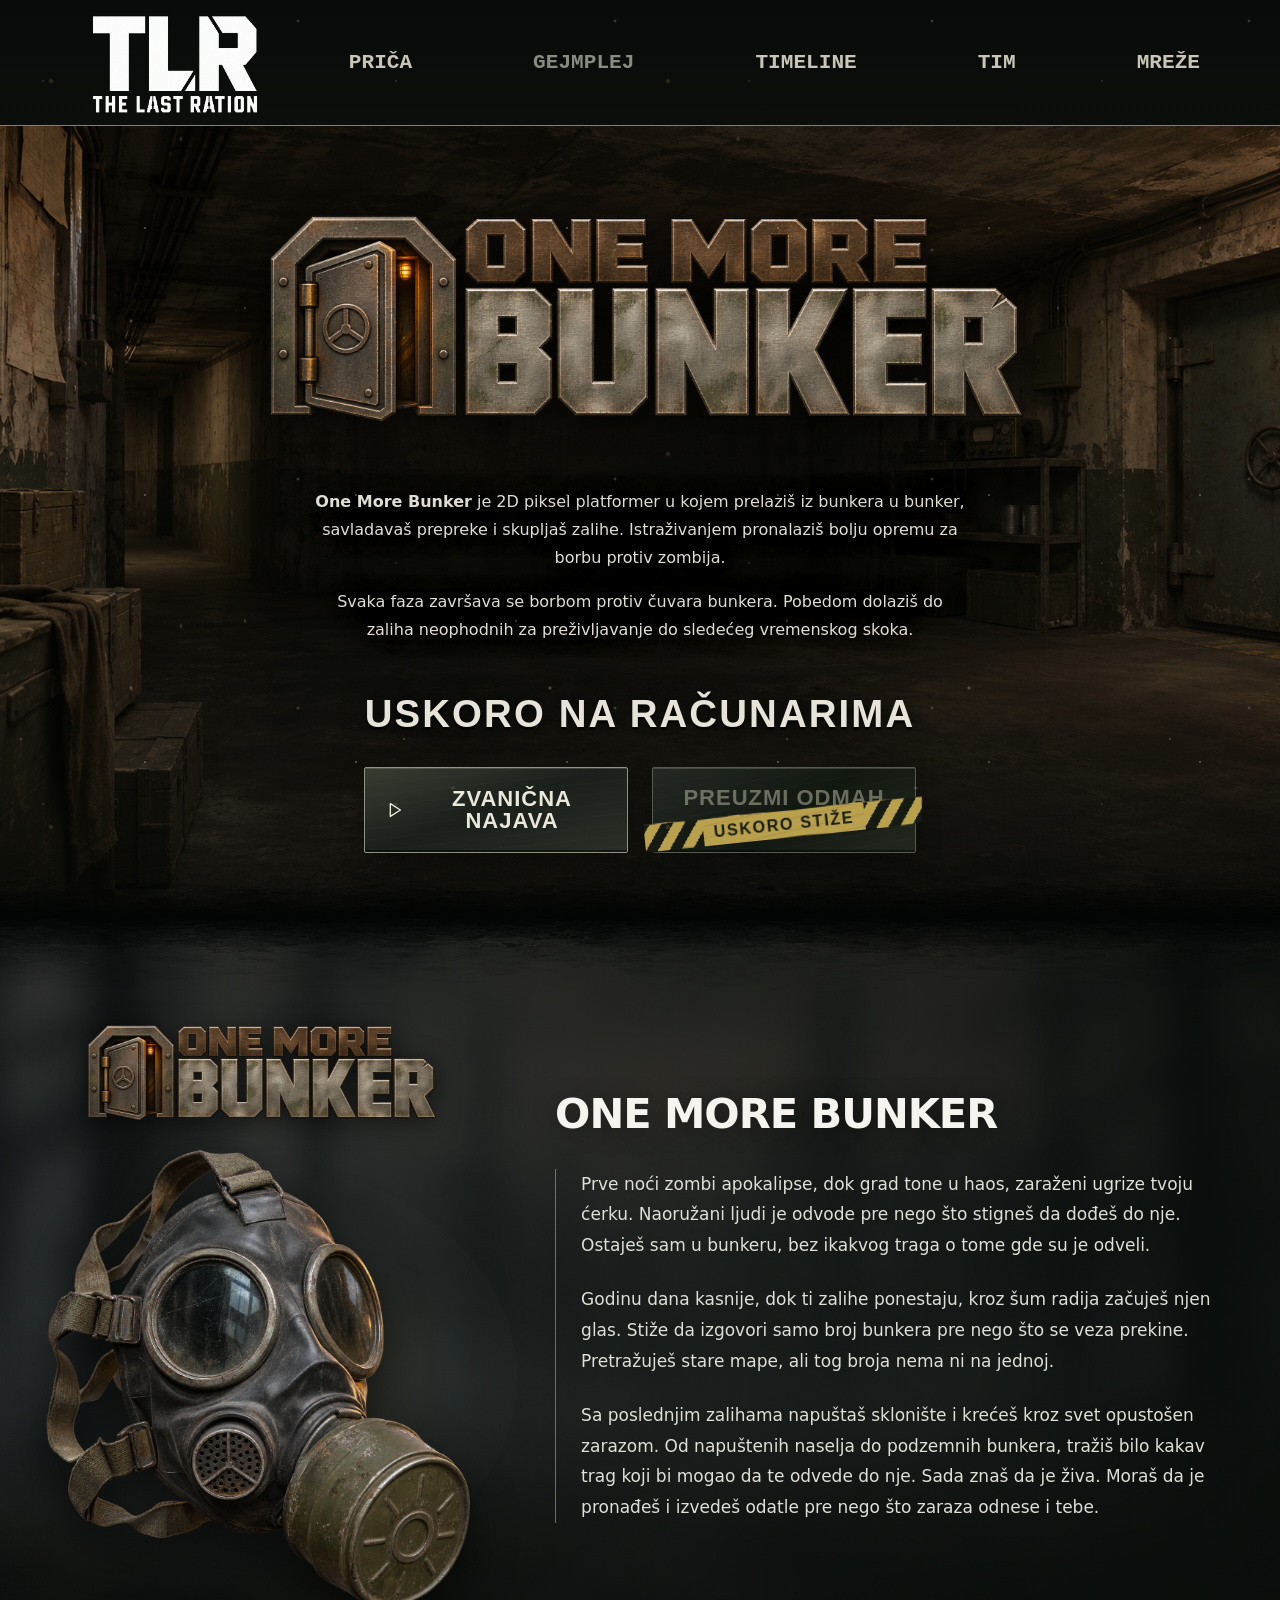
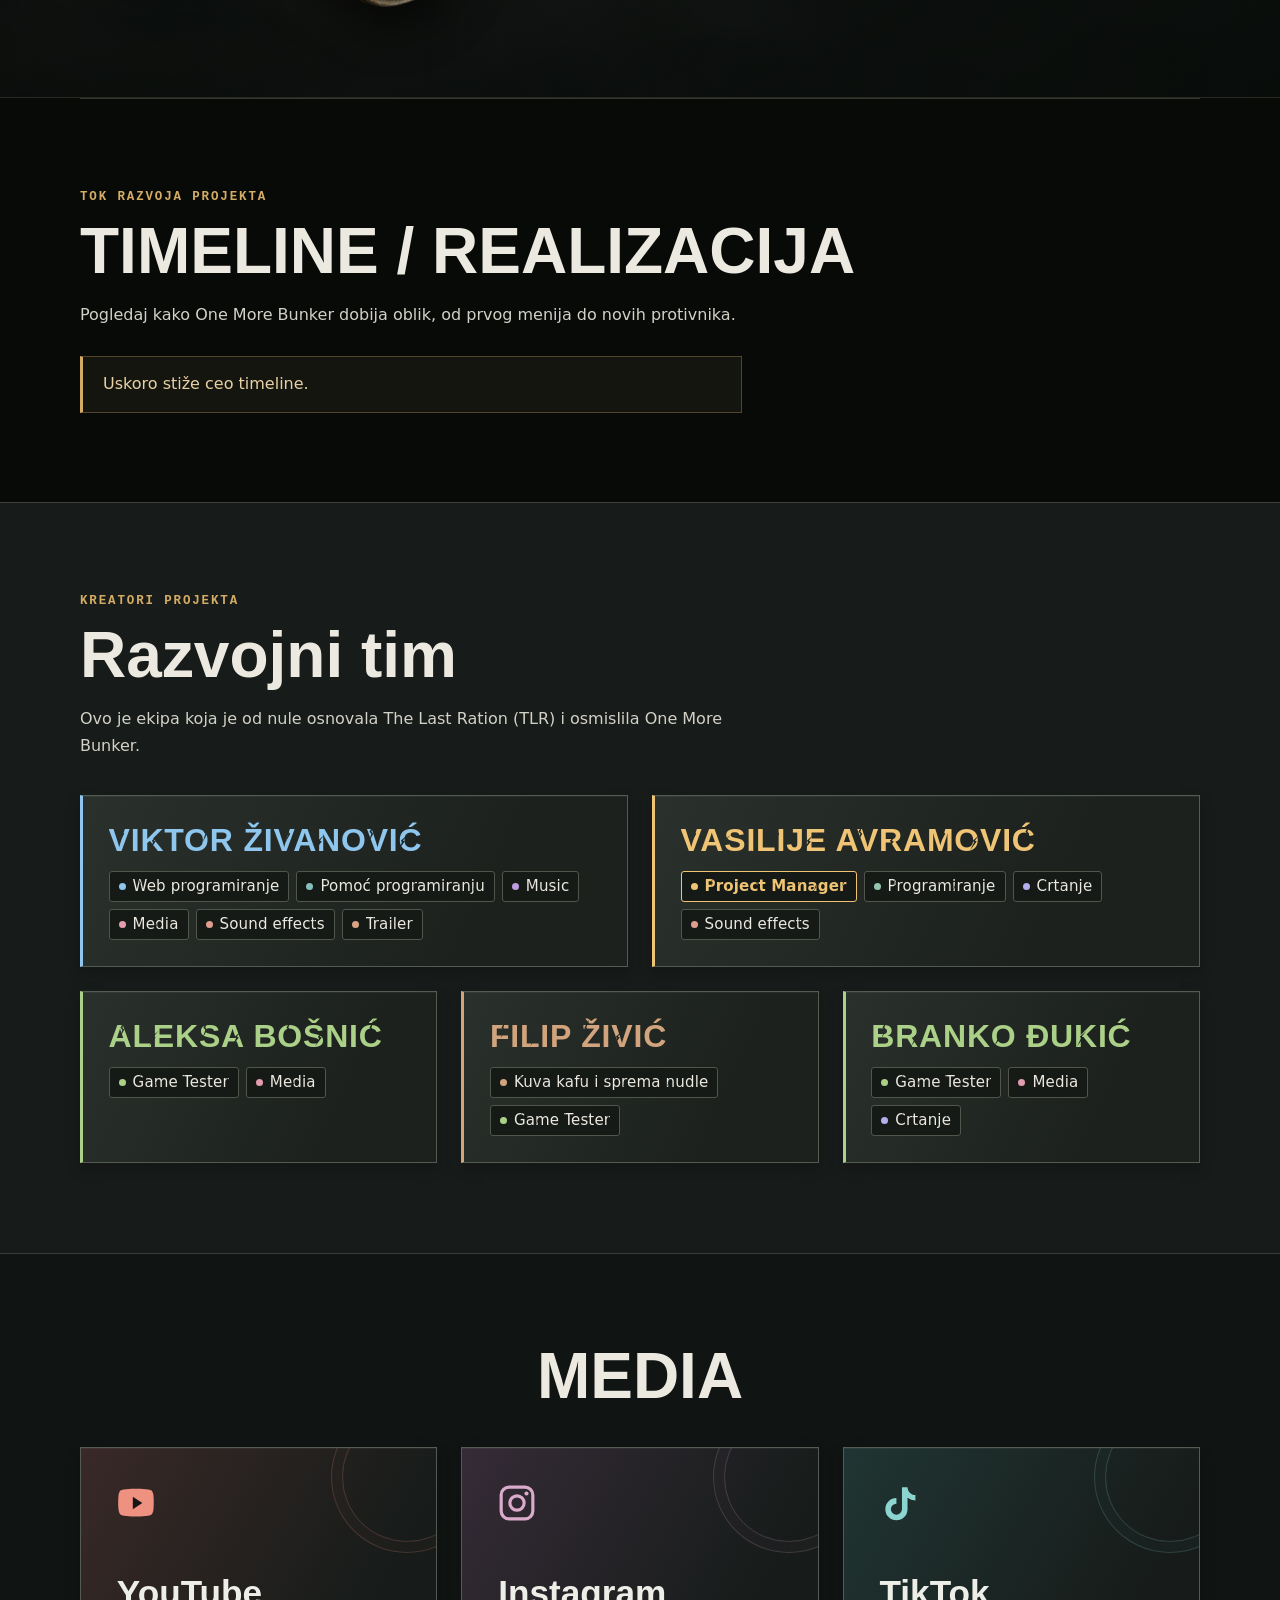
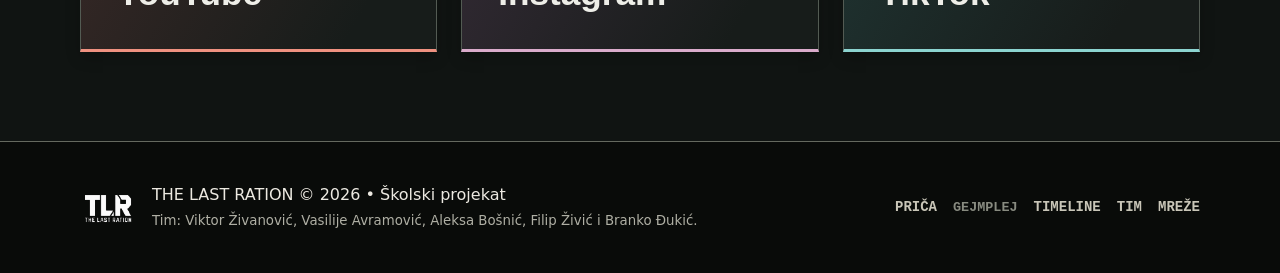
==== commit cc524255: "r6tye5r46yt swrtf" ====
--- a/igrica/index.html
+++ b/igrica/index.html
@@ -61,7 +61,10 @@
         <h1 id="game-title">
           <img class="game-logo" src="assets/one-more-bunker.png" alt="One More Bunker" width="2172" height="724">
         </h1>
-        <p class="game-description">Zalihe u bunkeru ponestaju. Prelaziš iz bunkera u bunker dok se zaraza širi. Hoćeš li savladati sve prepreke na putu do sledeće faze apokalipse i pronaći svoju nestalu ćerku?</p>
+        <div class="game-description">
+          <p><strong>One More Bunker</strong> je 2D piksel platformer u kojem prelaziš iz bunkera u bunker, savladavaš prepreke i skupljaš zalihe. Istraživanjem pronalaziš bolju opremu za borbu protiv zombija.</p>
+          <p>Svaka faza završava se borbom protiv čuvara bunkera. Pobedom dolaziš do zaliha neophodnih za preživljavanje do sledećeg vremenskog skoka.</p>
+        </div>
         <h2 class="game-release">USKORO NA RAČUNARIMA</h2>
         <div class="game-actions">
           <a class="game-button trailer-button" id="official-trailer" role="link" aria-disabled="true" target="_blank" rel="noopener noreferrer" title="YouTube link za najavu još nije dodat.">
@@ -90,9 +93,9 @@
         <div class="game-story-copy">
           <h2 id="game-story-title">ONE MORE BUNKER</h2>
           <div class="game-story-text">
-            <p>Zalihe u bunkeru ponestaju, a tvoja ćerka je nestala. Dok se zaraza širi, napuštaš sklonište i krećeš od bunkera do bunkera u potrazi za hranom, opremom i tragom koji će te dovesti do nje.</p>
-            <p>Od prvih dana apokalipse do godina koje slede, svaka faza menja svet kroz koji prolaziš. Putevi zarastaju, skloništa ostaju prazna, a na kraju svake faze čeka te čuvar poslednjeg bunkera. Iza njegovih vrata su zalihe koje ti mogu kupiti još jednu godinu života.</p>
-            <p>Jedne noći, dok okrećeš brojčanik radija, kroz šum čuješ glas svoje ćerke. Stigne da izgovori samo broj bunkera pre nego što veza pukne. Taj broj ne postoji ni na jednoj tvojoj mapi.</p>
+            <p>Prve noći zombi apokalipse, dok grad tone u haos, zaraženi ugrize tvoju ćerku. Naoružani ljudi je odvode pre nego što stigneš da dođeš do nje. Ostaješ sam u bunkeru, bez ikakvog traga o tome gde su je odveli.</p>
+            <p>Godinu dana kasnije, dok ti zalihe ponestaju, kroz šum radija začuješ njen glas. Stiže da izgovori samo broj bunkera pre nego što se veza prekine. Pretražuješ stare mape, ali tog broja nema ni na jednoj.</p>
+            <p>Sa poslednjim zalihama napuštaš sklonište i krećeš kroz svet opustošen zarazom. Od napuštenih naselja do podzemnih bunkera, tražiš bilo kakav trag koji bi mogao da te odvede do nje. Sada znaš da je živa. Moraš da je pronađeš i izvedeš odatle pre nego što zaraza odnese i tebe.</p>
           </div>
         </div>
       </div>
@@ -108,21 +111,20 @@
       <h2 id="team-title">Razvojni tim</h2>
       <p>Ovo je ekipa koja je od nule osnovala The Last Ration (TLR) i osmislila One More Bunker.</p>
       <div class="team-grid">
-        <article class="team-member role-6">
+        <article class="team-member role-1">
           <h3>Viktor Živanović</h3>
           <ul>
-            <li class="role-6"><span>Project Manager</span></li>
-            <li class="role-12"><span>Financier</span></li>
             <li class="role-1"><span>Web programiranje</span></li>
             <li class="role-2"><span>Pomoć programiranju</span></li>
             <li class="role-3"><span>Music</span></li>
             <li class="role-4"><span>Media</span></li>
-            <li class="role-5"><span>Sound effects trailer</span></li>
+            <li class="role-9"><span>Sound effects</span></li>
+            <li class="role-5"><span>Trailer</span></li>
           </ul>
         </article>
-        <article class="team-member role-7">
+        <article class="team-member role-6">
           <h3>Vasilije Avramović</h3>
-          <ul><li class="role-7"><span>Programiranje</span></li><li class="role-8"><span>Crtanje</span></li><li class="role-9"><span>Sound effects</span></li></ul>
+          <ul><li class="role-6"><span>Project Manager</span></li><li class="role-7"><span>Programiranje</span></li><li class="role-8"><span>Crtanje</span></li><li class="role-9"><span>Sound effects</span></li></ul>
         </article>
         <article class="team-member role-10">
           <h3>Aleksa Bošnić</h3>
--- a/igrica/style.css
+++ b/igrica/style.css
@@ -866,14 +866,13 @@
 .role-2 { --role: #86bfbc; } /* Pomoć programiranju */
 .role-3 { --role: #be9ce0; } /* Music */
 .role-4 { --role: #e49caf; } /* Media */
-.role-5 { --role: #daa483; } /* Sound effects trailer */
+.role-5 { --role: #daa483; } /* Trailer */
 .role-6 { --role: #efc475; } /* Project Manager */
 .role-7 { --role: #94c6ad; } /* Programiranje */
 .role-8 { --role: #b4adee; } /* Crtanje */
 .role-9 { --role: #de9e8e; } /* Sound effects */
 .role-10 { --role: #abd087; } /* Game Tester */
 .role-11 { --role: #d2a47e; } /* Kuva kafu i sprema nudle */
-.role-12 { --role: #75d5a2; } /* Financier */
 .team-member li.role-6 { border-color: var(--role); font-weight: 600; color: var(--role); }
 .media-grid { grid-template-columns: repeat(3, minmax(0, 1fr)); }
 .media-card {
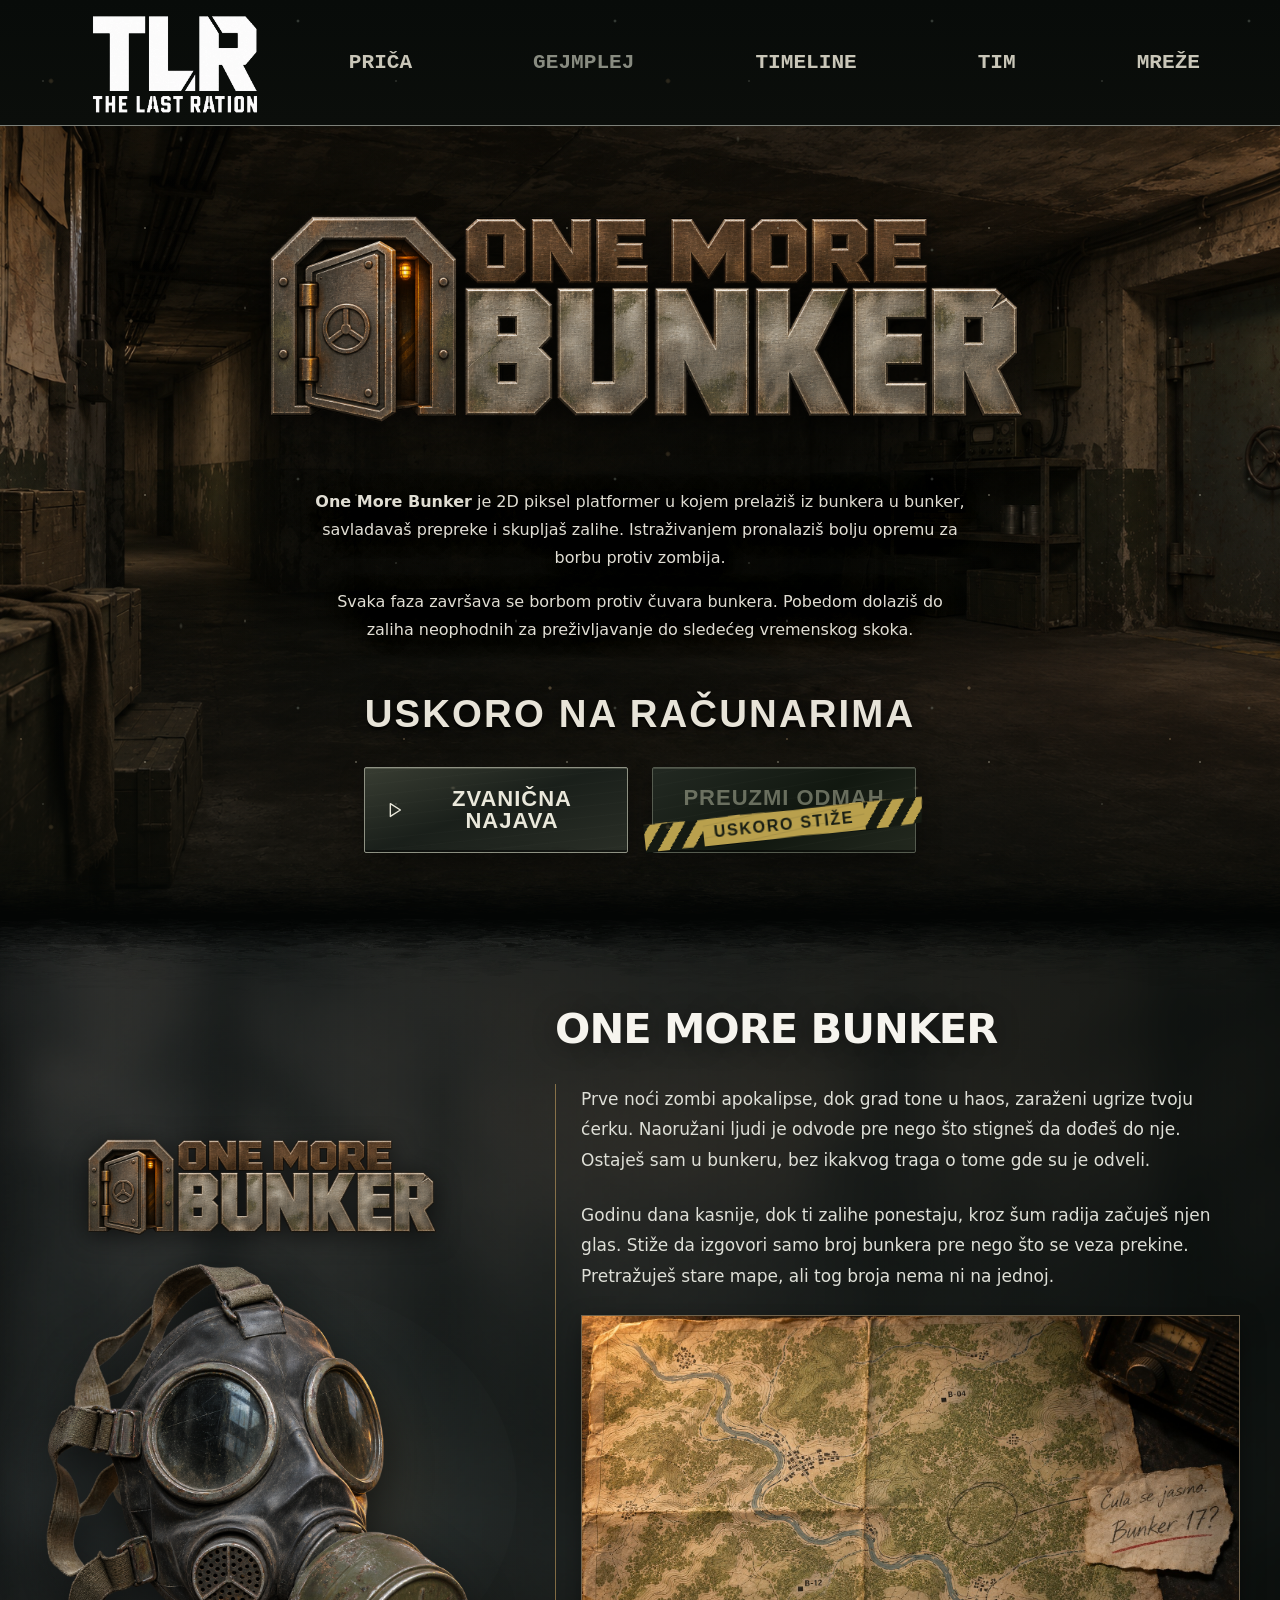
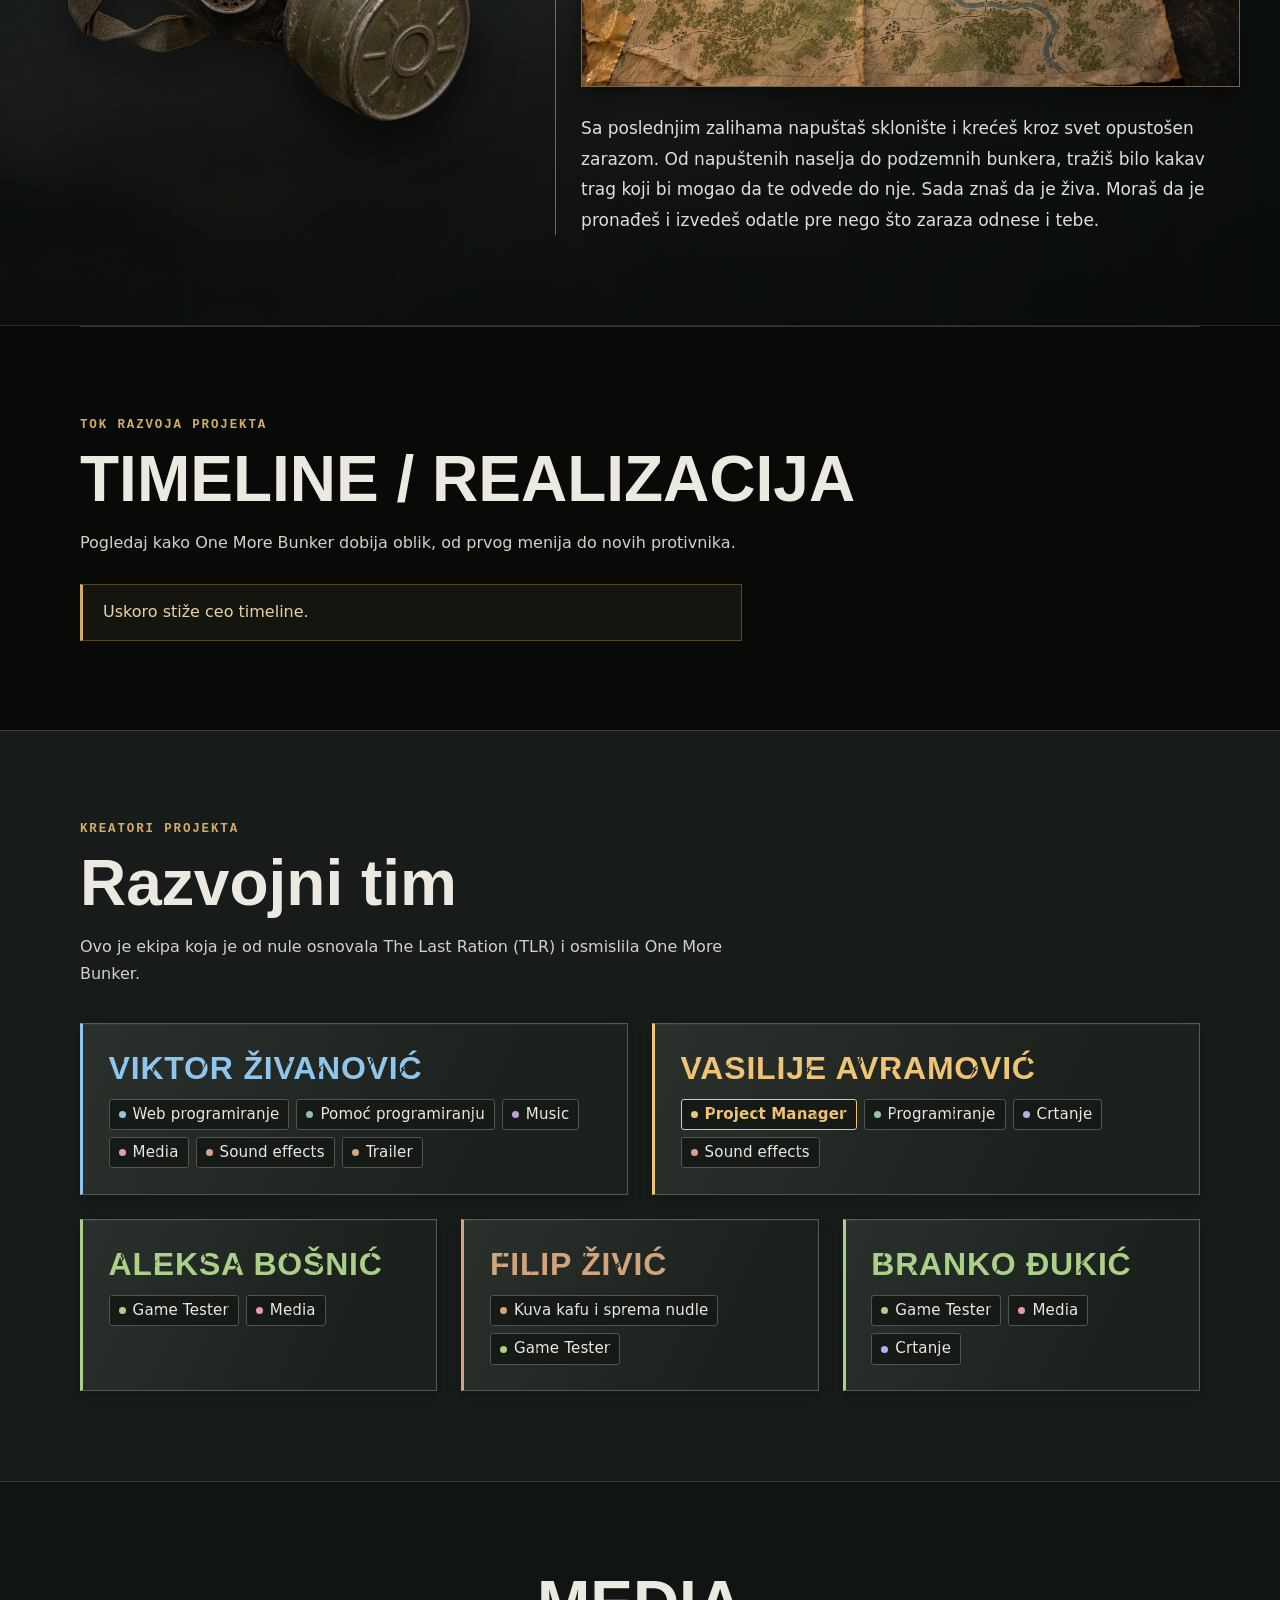
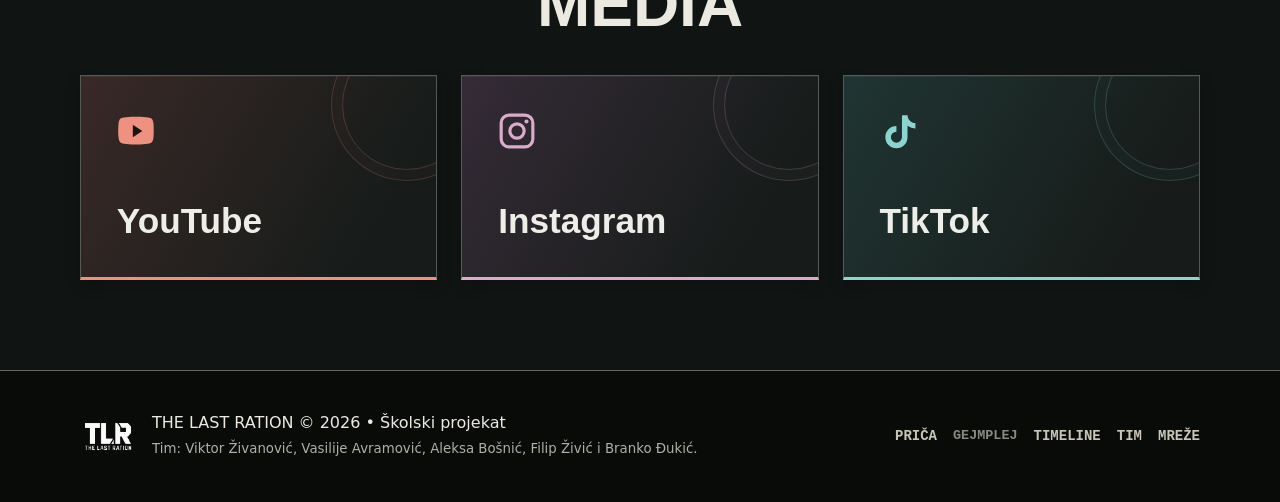
==== commit 29bbd64c: "rtyhshfg" ====
--- a/igrica/index.html
+++ b/igrica/index.html
@@ -5,9 +5,9 @@
   <meta name="viewport" content="width=device-width, initial-scale=1.0">
   <title>One More Bunker — Zvanični sajt</title>
   <meta name="description" content="Zalihe u bunkeru ponestaju. Prelaziš iz bunkera u bunker dok se zaraza širi. Hoćeš li savladati sve prepreke na putu do sledeće faze apokalipse i pronaći svoju nestalu ćerku?">
-  <link rel="stylesheet" href="style.css?v=20261127-16">
+  <link rel="stylesheet" href="style.css?v=20261127-19">
   <script src="intro.js?v=20261127-8" defer></script>
-  <script src="game.js?v=20261127-4" defer></script>
+  <script src="game.js?v=20261127-5" defer></script>
 </head>
 <body class="game-page">
   <div class="tlr-intro" aria-hidden="true" hidden>
@@ -20,6 +20,11 @@
       <div class="tlr-vault">
         <div class="tlr-vault-recess"></div>
         <div class="tlr-vault-opening">
+          <div class="tlr-threshold">
+            <svg viewBox="0 0 30 60" fill="currentColor" aria-hidden="true">
+              <path d="M6 5Q12 -1 20 4l2 4-7 2-10-2zm-2 6 10 3 10-4 1 5-10 4-12-4zm-1 7 12 4 11-4-1 5-10 4-11-5zm2 8 10 4 9-4-2 6-7 3-8-4zm4 8 6 4 6-3-1 5-8 2zM11 46l10-3 2 5-12 3zm1 8 11-3q1 8-6 8-4 0-5-5z"/>
+            </svg>
+          </div>
           <div class="tlr-vault-door tlr-vault-door-left"></div>
           <div class="tlr-vault-door tlr-vault-door-right"></div>
         </div>
@@ -30,7 +35,7 @@
         <img class="tlr-intro-logo" src="assets/one-more-bunker.png" alt="" width="2172" height="724" decoding="async" fetchpriority="high">
         <div class="tlr-studio-reveal">
           <div class="tlr-studio-logo">
-            <img class="tlr-studio-source" src="assets/tlr-logo.png" alt="" width="1254" height="1254" decoding="async" hidden>
+            <img class="tlr-studio-source" src="assets/tlr-intro-letters.png" alt="" width="1254" height="1254" decoding="async" hidden>
           </div>
           <svg class="tlr-studio-cut" viewBox="0 0 400 216" fill="none" preserveAspectRatio="none" focusable="false">
             <path class="tlr-cut-trail" pathLength="1" d="M -10 166.8 58 149.1 59 148.2 137 128.4 138 129 231 103.6 232 103.9 327 79 410 57.7"/>
@@ -95,6 +100,9 @@
           <div class="game-story-text">
             <p>Prve noći zombi apokalipse, dok grad tone u haos, zaraženi ugrize tvoju ćerku. Naoružani ljudi je odvode pre nego što stigneš da dođeš do nje. Ostaješ sam u bunkeru, bez ikakvog traga o tome gde su je odveli.</p>
             <p>Godinu dana kasnije, dok ti zalihe ponestaju, kroz šum radija začuješ njen glas. Stiže da izgovori samo broj bunkera pre nego što se veza prekine. Pretražuješ stare mape, ali tog broja nema ni na jednoj.</p>
+            <a class="story-map" href="assets/radio-map.jpg" target="_blank" rel="noopener" aria-label="Otvori mapu u punoj veličini u novom tabu">
+              <img src="assets/radio-map.jpg" width="1672" height="941" loading="lazy" alt="Na mapi su označeni bunkeri B-04 i B-12. Uz zaokruženu šumu stoji rukom napisana beleška: Čula se jasno. Bunker 17?">
+            </a>
             <p>Sa poslednjim zalihama napuštaš sklonište i krećeš kroz svet opustošen zarazom. Od napuštenih naselja do podzemnih bunkera, tražiš bilo kakav trag koji bi mogao da te odvede do nje. Sada znaš da je živa. Moraš da je pronađeš i izvedeš odatle pre nego što zaraza odnese i tebe.</p>
           </div>
         </div>
--- a/igrica/style.css
+++ b/igrica/style.css
@@ -375,6 +375,28 @@
 }
 .game-story-text p { margin: 0 0 24px; }
 .game-story-text p:last-child { margin-bottom: 0; }
+.story-map {
+  display: block;
+  margin: 0 0 26px;
+  overflow: hidden;
+  border: 1px solid #71634c;
+  box-shadow: 0 8px 22px #0006;
+}
+.story-map img { display: block; width: 100%; height: auto; }
+.story-map:focus-visible { outline: 2px solid var(--game-amber); outline-offset: 4px; }
+@supports (animation-timeline: view()) {
+  @media (prefers-reduced-motion: no-preference) {
+    .story-map {
+      animation: map-emerge linear both;
+      animation-timeline: view();
+      animation-range: entry 0% entry 85%;
+    }
+  }
+}
+@keyframes map-emerge {
+  from { opacity: .3; transform: translateY(10px); }
+  to { opacity: 1; transform: translateY(0); }
+}
 
 .game-footer { display: grid; min-height: 132px; padding: 40px 24px; place-items: center; }
 .game-footer a { color: #b9b5a9; font-size: .875rem; text-decoration-color: #827554; text-underline-offset: 5px; }
@@ -480,6 +502,33 @@
 
 /* One continuous photograph, split at its real center seam. */
 .tlr-vault { z-index: 2; }
+.tlr-threshold {
+  position: absolute;
+  inset: 71% 0 0;
+  opacity: 0;
+  background:
+    radial-gradient(ellipse at 50% 75%, #ffe5afab, transparent 13%),
+    linear-gradient(180deg, #fff0c9c9, #e8c78e91 64%, #caa87536);
+  clip-path: polygon(49.5% 0, 50.5% 0, 60% 100%, 42% 100%);
+}
+.tlr-threshold svg {
+  position: absolute;
+  left: 50%; bottom: 14%; width: clamp(16px, 2vw, 30px);
+  transform: translateX(-50%) rotate(-17deg) skewX(-8deg) scaleY(.69);
+  color: #342f24; opacity: .82;
+}
+.is-playing .tlr-threshold { animation: threshold-light var(--tlr-duration) linear both; }
+.tlr-vault-opening > .tlr-threshold::before {
+  content: '';
+  position: absolute;
+  inset: 0;
+  background: linear-gradient(96deg, transparent 49%, #fff3d378 50%, transparent 51%);
+}
+@keyframes threshold-light {
+  0%, 7%, 36%, 100% { opacity: 0; }
+  17%, 30% { opacity: 1; }
+  22% { opacity: .65; }
+}
 .tlr-vault-opening {
   inset: var(--tlr-frame);
   overflow: hidden;
@@ -624,7 +673,7 @@
   opacity: 0;
   perspective: 800px;
 }
-/* Luminance removes the black pixels, including inside each letter. */
+/* Each fragment clips the same transparent lettering artwork. */
 .tlr-studio-logo {
   position: absolute;
   inset: 0;
@@ -641,9 +690,7 @@
   position: absolute;
   inset: 0;
   display: block;
-  background: linear-gradient(165deg, #fff 15%, #e7e9e7 54%, #fafbf9 75%, #d4d8d2);
-  mask: url('assets/tlr-logo.png') center / 100% auto no-repeat;
-  mask-mode: luminance;
+  background: url('assets/tlr-intro-letters.png') center / 100% auto no-repeat;
   clip-path: var(--fragment-clip);
 }
 .tlr-studio-cut {
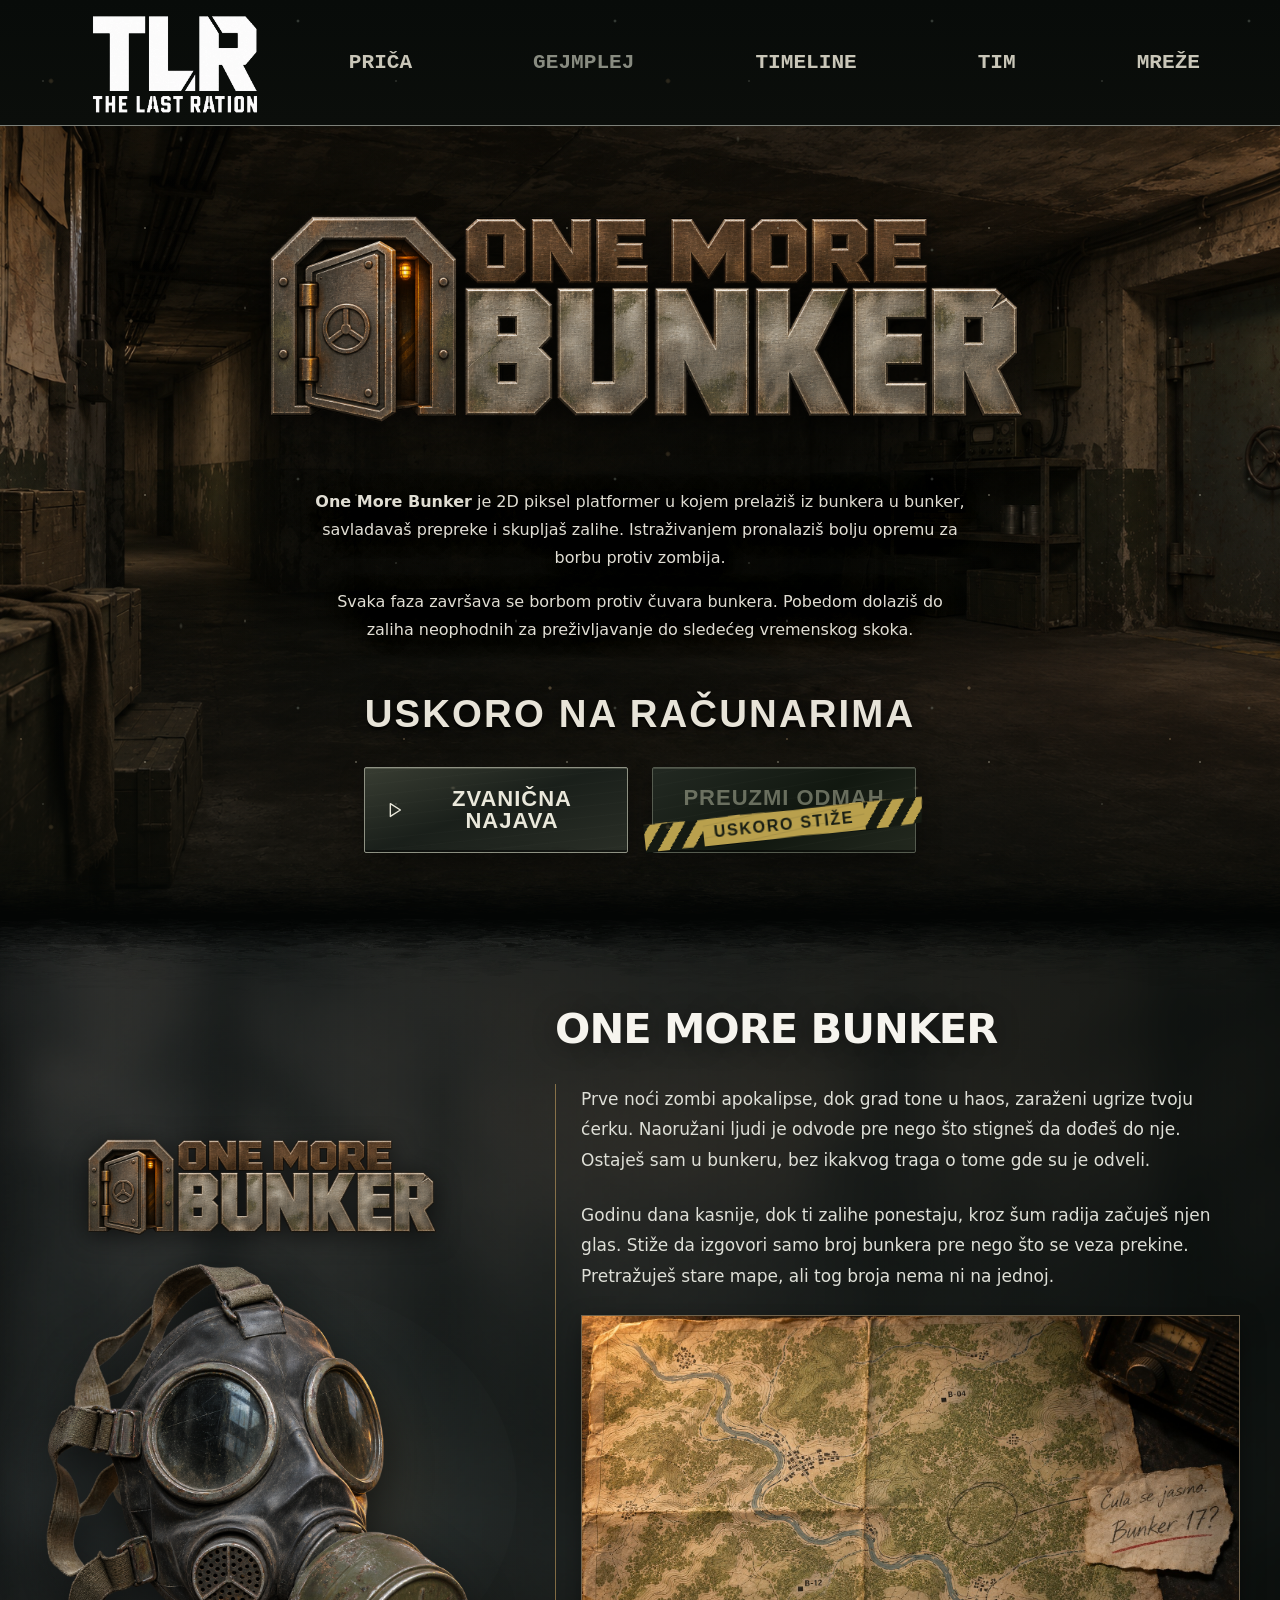
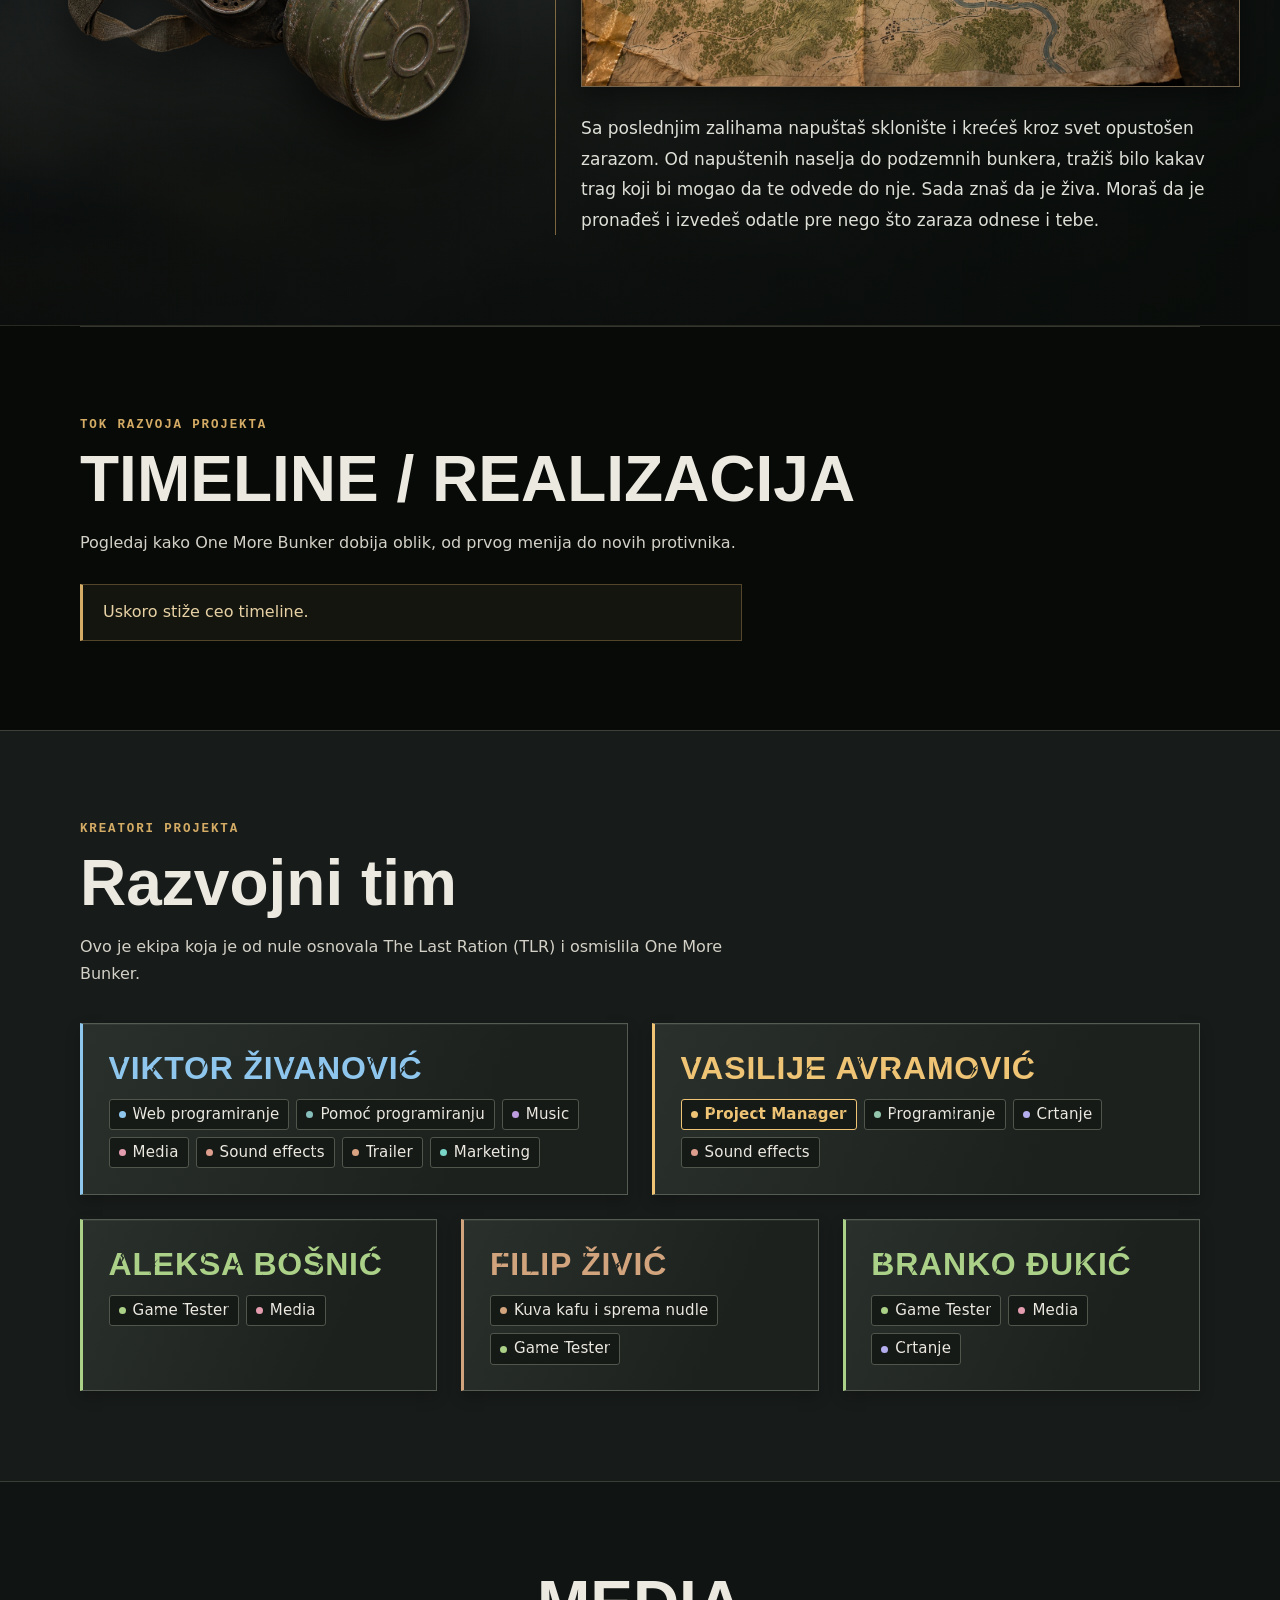
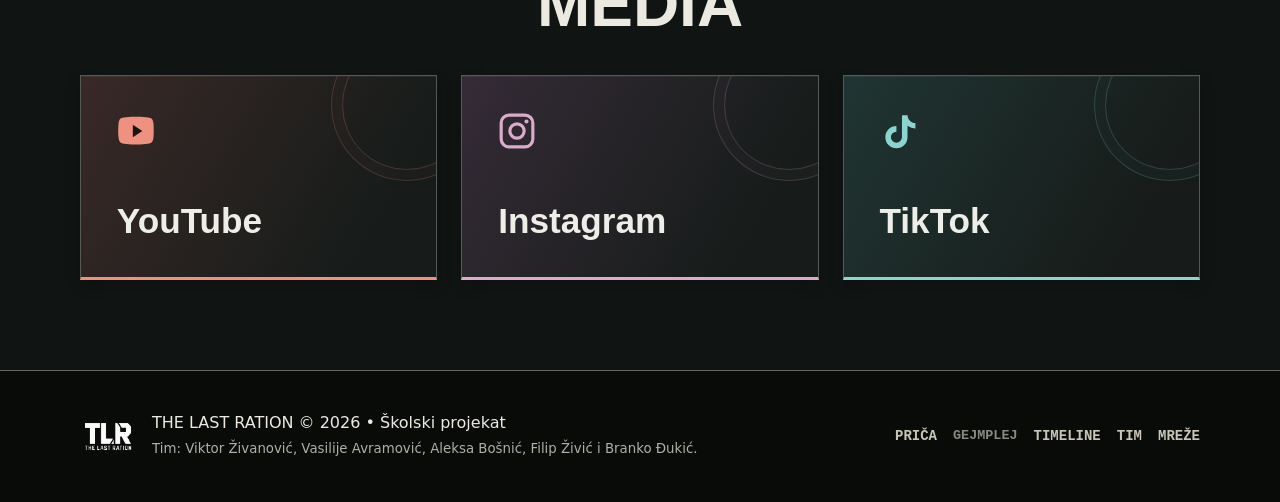
==== commit 4700f1fd: "bgdc" ====
--- a/igrica/index.html
+++ b/igrica/index.html
@@ -5,8 +5,16 @@
   <meta name="viewport" content="width=device-width, initial-scale=1.0">
   <title>One More Bunker — Zvanični sajt</title>
   <meta name="description" content="Zalihe u bunkeru ponestaju. Prelaziš iz bunkera u bunker dok se zaraza širi. Hoćeš li savladati sve prepreke na putu do sledeće faze apokalipse i pronaći svoju nestalu ćerku?">
-  <link rel="stylesheet" href="style.css?v=20261127-19">
-  <script src="intro.js?v=20261127-8" defer></script>
+  <link rel="preload" as="image" href="assets/blast-doors.jpg" media="(prefers-reduced-motion: no-preference)" fetchpriority="high">
+  <script>
+    if (matchMedia('(prefers-reduced-motion: no-preference)').matches) {
+      document.documentElement.classList.add('intro-pending');
+      // Release the first frame even if the deferred controller cannot load.
+      setTimeout(() => document.documentElement.classList.remove('intro-pending'), 6000);
+    }
+  </script>
+  <link rel="stylesheet" href="style.css?v=20261128-1">
+  <script src="intro.js?v=20261127-21" defer></script>
   <script src="game.js?v=20261127-5" defer></script>
 </head>
 <body class="game-page">
@@ -20,10 +28,24 @@
       <div class="tlr-vault">
         <div class="tlr-vault-recess"></div>
         <div class="tlr-vault-opening">
-          <div class="tlr-threshold">
-            <svg viewBox="0 0 30 60" fill="currentColor" aria-hidden="true">
-              <path d="M6 5Q12 -1 20 4l2 4-7 2-10-2zm-2 6 10 3 10-4 1 5-10 4-12-4zm-1 7 12 4 11-4-1 5-10 4-11-5zm2 8 10 4 9-4-2 6-7 3-8-4zm4 8 6 4 6-3-1 5-8 2zM11 46l10-3 2 5-12 3zm1 8 11-3q1 8-6 8-4 0-5-5z"/>
-            </svg>
+          <div class="tlr-corridor">
+            <div class="tlr-shadow-plate">
+              <img src="assets/shadow-wall.jpg" alt="" decoding="async">
+              <svg viewBox="0 0 420 280" aria-hidden="true">
+                <defs>
+                  <radialGradient id="shadow-feather">
+                    <stop offset="72%" stop-color="white"/>
+                    <stop offset="100%" stop-color="black"/>
+                  </radialGradient>
+                  <mask id="shadow-motion-area">
+                    <ellipse cx="209" cy="149" rx="29" ry="71" fill="url(#shadow-feather)"/>
+                  </mask>
+                </defs>
+                <g mask="url(#shadow-motion-area)">
+                  <image class="tlr-shadow-sway" href="assets/shadow-wall.jpg" width="420" height="280"/>
+                </g>
+              </svg>
+            </div>
           </div>
           <div class="tlr-vault-door tlr-vault-door-left"></div>
           <div class="tlr-vault-door tlr-vault-door-right"></div>
@@ -128,6 +150,7 @@
             <li class="role-4"><span>Media</span></li>
             <li class="role-9"><span>Sound effects</span></li>
             <li class="role-5"><span>Trailer</span></li>
+            <li class="role-12"><span>Marketing</span></li>
           </ul>
         </article>
         <article class="team-member role-6">
--- a/igrica/style.css
+++ b/igrica/style.css
@@ -473,6 +473,8 @@
 }
 
 .tlr-intro[hidden] { display: none; }
+.intro-pending .tlr-intro[hidden] { display: block; }
+.tlr-intro:not(.is-playing) :is(.tlr-bunker, .tlr-corridor, .tlr-intro-titles) { visibility: hidden; }
 body.tlr-intro-active { overflow: hidden; }
 
 .tlr-intro-stage,
@@ -502,32 +504,51 @@
 
 /* One continuous photograph, split at its real center seam. */
 .tlr-vault { z-index: 2; }
-.tlr-threshold {
-  position: absolute;
-  inset: 71% 0 0;
-  opacity: 0;
-  background:
-    radial-gradient(ellipse at 50% 75%, #ffe5afab, transparent 13%),
-    linear-gradient(180deg, #fff0c9c9, #e8c78e91 64%, #caa87536);
-  clip-path: polygon(49.5% 0, 50.5% 0, 60% 100%, 42% 100%);
-}
-.tlr-threshold svg {
-  position: absolute;
-  left: 50%; bottom: 14%; width: clamp(16px, 2vw, 30px);
-  transform: translateX(-50%) rotate(-17deg) skewX(-8deg) scaleY(.69);
-  color: #342f24; opacity: .82;
-}
-.is-playing .tlr-threshold { animation: threshold-light var(--tlr-duration) linear both; }
-.tlr-vault-opening > .tlr-threshold::before {
-  content: '';
-  position: absolute;
-  inset: 0;
-  background: linear-gradient(96deg, transparent 49%, #fff3d378 50%, transparent 51%);
-}
-@keyframes threshold-light {
-  0%, 7%, 36%, 100% { opacity: 0; }
-  17%, 30% { opacity: 1; }
-  22% { opacity: .65; }
+.tlr-corridor {
+  position: absolute;
+  inset: 0;
+  background: #0d100e;
+  display: grid;
+  place-items: center;
+  container-type: size;
+  grid-template: minmax(0, 1fr) / minmax(0, 1fr);
+}
+.tlr-shadow-plate {
+  position: relative;
+  width: max(100cqw, 150cqh);
+  aspect-ratio: 3 / 2;
+  grid-area: 1 / 1;
+  justify-self: center;
+}
+.tlr-shadow-plate :is(img, svg) {
+  position: absolute;
+  inset: 0;
+  display: block;
+  width: 100%;
+  height: 100%;
+}
+.is-playing .tlr-shadow-sway {
+  transform-origin: 49% 72%;
+  animation: tlr-shadow-turn var(--tlr-duration) ease-in-out both;
+}
+@keyframes tlr-shadow-turn {
+  0%, 11% { transform: rotate(-1deg); }
+  21%, 100% { transform: rotate(1.4deg) skewX(.5deg); }
+}
+.tlr-corridor::after {
+  content: '';
+  position: absolute;
+  inset: 0;
+  background: linear-gradient(90deg, #080907aa 36%, transparent 47% 53%, #080907aa 64%);
+}
+@media (orientation: portrait) {
+  .tlr-shadow-plate { width: 102cqw; }
+}
+.is-playing .tlr-corridor { animation: tlr-corridor-hide var(--tlr-duration) steps(1, end) both; }
+/* Switch to the empty bunker while the two leaves meet. */
+@keyframes tlr-corridor-hide {
+  0% { opacity: 1; }
+  23%, 100% { opacity: 0; }
 }
 .tlr-vault-opening {
   inset: var(--tlr-frame);
@@ -540,11 +561,27 @@
 .tlr-vault-door {
   position: absolute;
   inset: -1px;
-  background: url('assets/bunker-blast-doors.png') center / cover no-repeat;
+  background: #151812 url('assets/blast-doors.jpg') center / cover no-repeat;
   will-change: transform;
 }
 .tlr-vault-door-left { --direction: -1; clip-path: inset(0 50% 0 0); }
 .tlr-vault-door-right { --direction: 1; clip-path: inset(0 0 0 50%); }
+.tlr-vault-door::before {
+  content: '';
+  position: absolute;
+  top: 0;
+  bottom: 0;
+  width: clamp(2px, .3vw, 6px);
+  background: linear-gradient(to bottom, #221e17, #a08964 47%, #574b39 74%, #1b1d17);
+  opacity: 0;
+}
+.tlr-vault-door-left::before { right: 50%; }
+.tlr-vault-door-right::before { left: 50%; }
+.is-playing .tlr-vault-door::before { animation: tlr-rim-light var(--tlr-duration) linear both; }
+@keyframes tlr-rim-light {
+  0%, 10%, 22%, 100% { opacity: 0; }
+  16%, 18% { opacity: .8; }
+}
 .tlr-vault-opening::before,
 .tlr-vault-opening::after {
   content: '';
@@ -592,7 +629,7 @@
   inset: calc(-1 * var(--tlr-frame));
   padding: var(--tlr-frame);
   content: '';
-  background: url('assets/bunker-blast-doors.png') center / cover;
+  background: url('assets/blast-doors.jpg') center / cover;
   mask: linear-gradient(#000 0 0) content-box, linear-gradient(#000 0 0);
   mask-composite: exclude;
   mix-blend-mode: luminosity;
@@ -758,12 +795,10 @@
 .is-playing .tlr-dust { animation: tlr-dust-drift var(--tlr-duration) linear both; }
 
 @keyframes tlr-door-release {
-  0%, 3% { transform: translateX(0); }
-  17%, 20% { transform: translateX(calc(var(--direction) * 6%)); }
-  22% { transform: translateX(calc(var(--direction) * 4.5%)); }
-  24% { transform: translateX(calc(var(--direction) * 6.6%)); }
-  26%, 29% {
-    transform: translateX(calc(var(--direction) * 5.5%));
+  0%, 10% { transform: translateX(0); }
+  16%, 18% { transform: translateX(calc(var(--direction) * 5.5%)); }
+  22%, 29% {
+    transform: translateX(0);
     animation-timing-function: cubic-bezier(.68, .03, .92, .68);
   }
   35%, 100% { transform: translateX(calc(var(--direction) * 51%)); }
@@ -920,6 +955,7 @@
 .role-9 { --role: #de9e8e; } /* Sound effects */
 .role-10 { --role: #abd087; } /* Game Tester */
 .role-11 { --role: #d2a47e; } /* Kuva kafu i sprema nudle */
+.role-12 { --role: #78d5c7; } /* Marketing */
 .team-member li.role-6 { border-color: var(--role); font-weight: 600; color: var(--role); }
 .media-grid { grid-template-columns: repeat(3, minmax(0, 1fr)); }
 .media-card {
